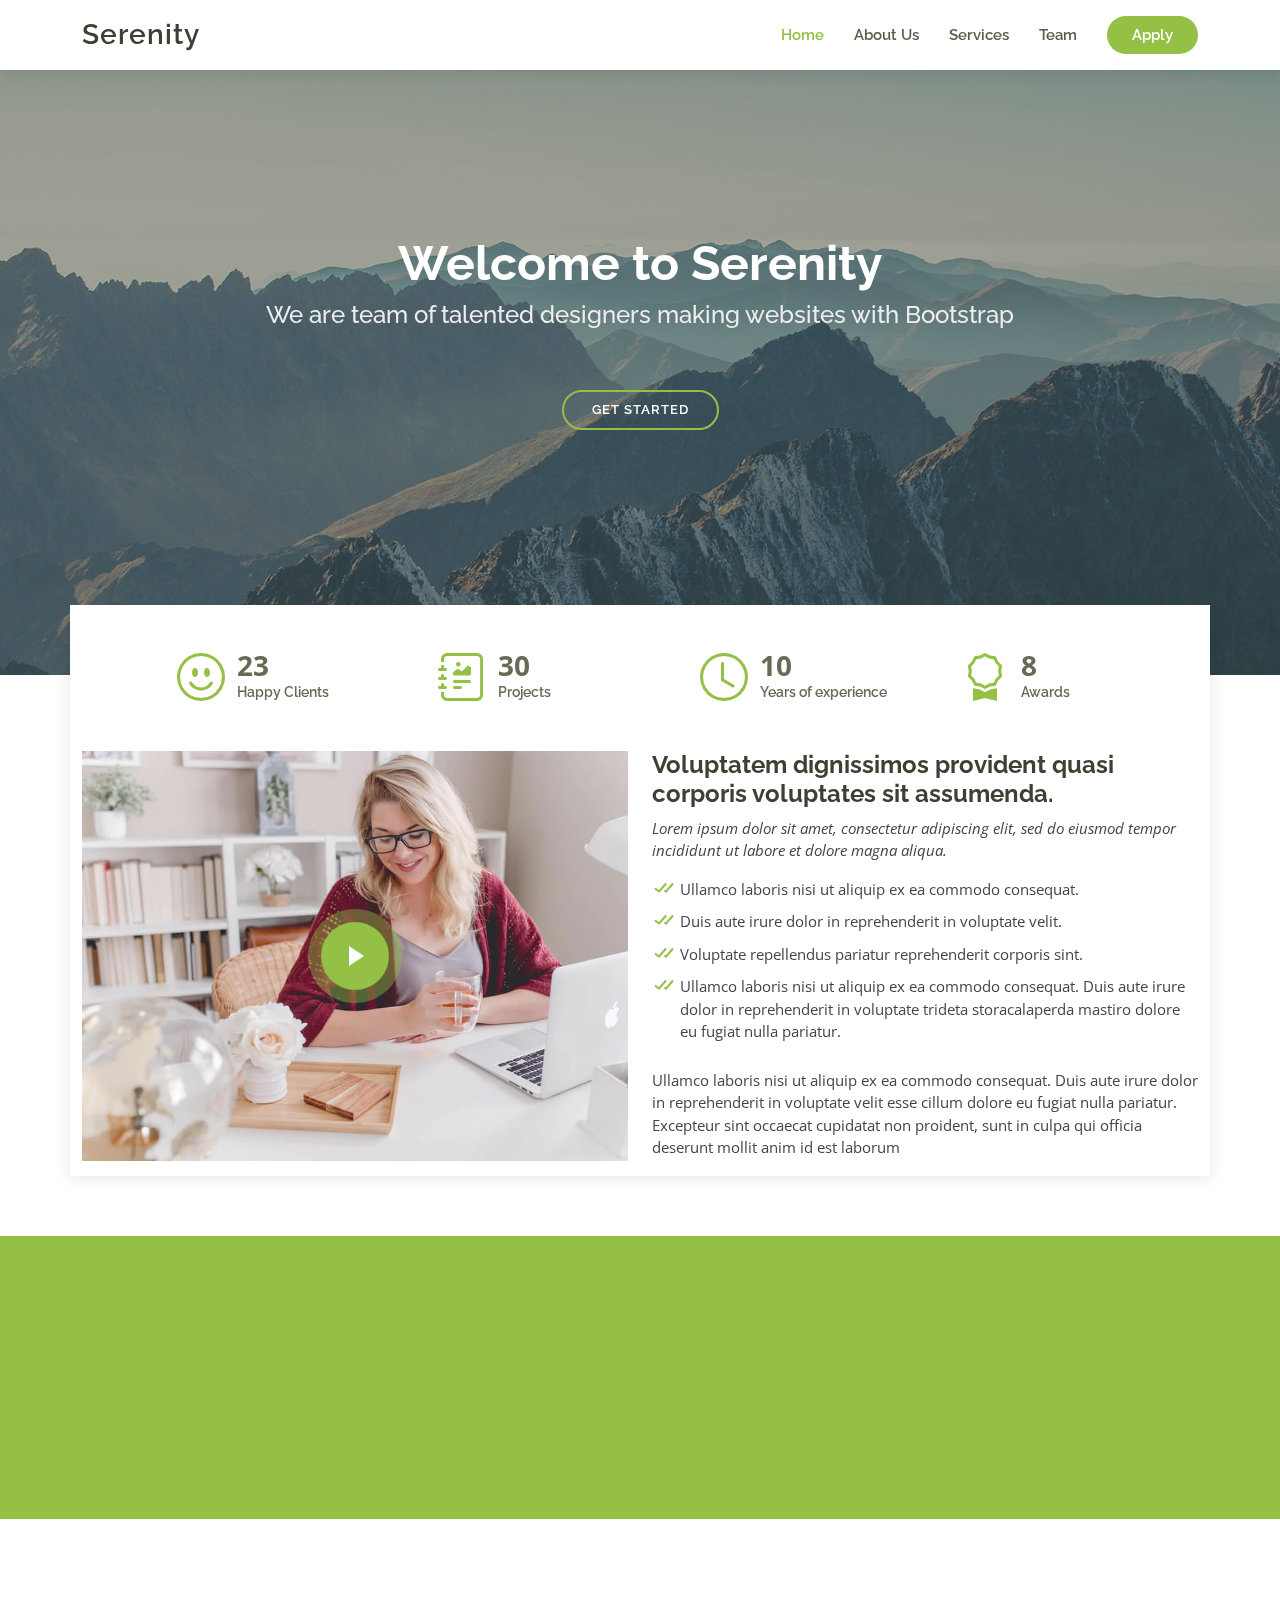
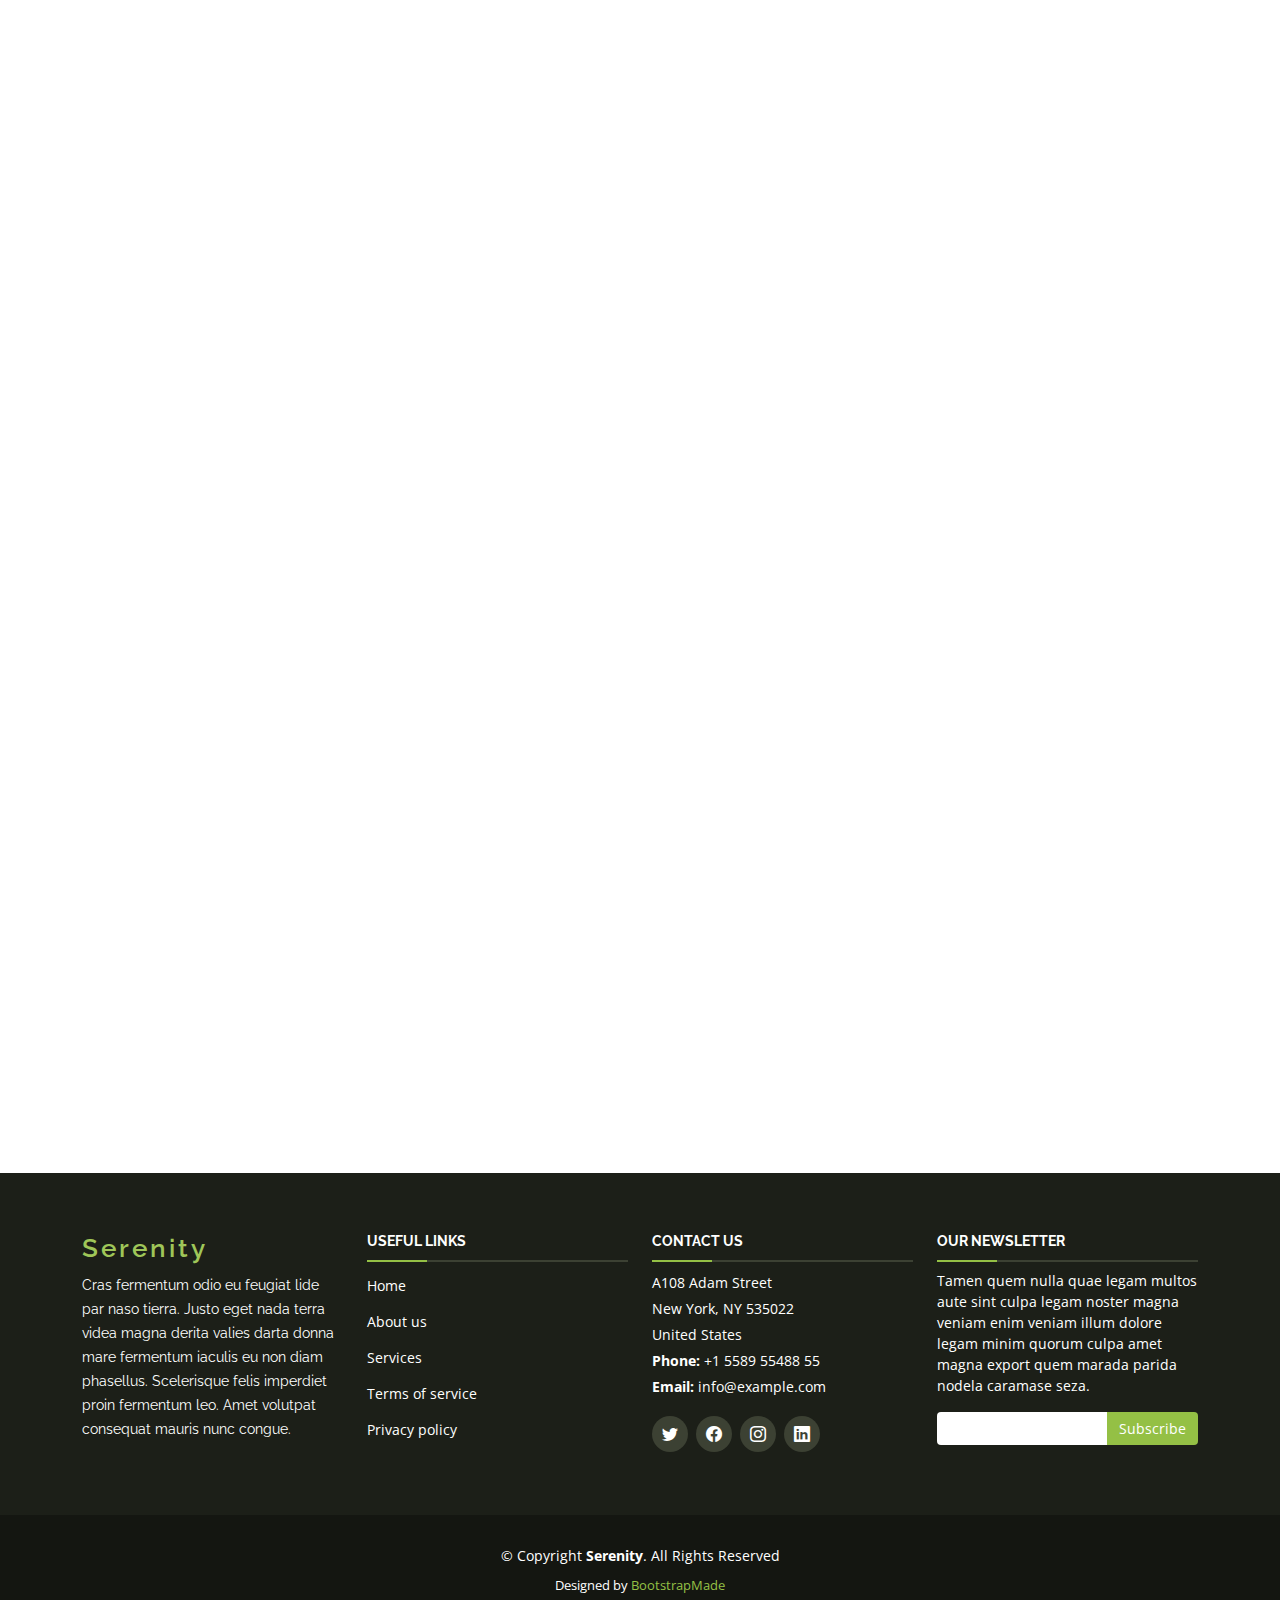
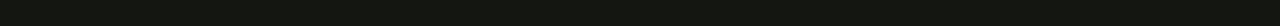
==== index.html @ de53fdca "change name" ====
<!DOCTYPE html>
<html lang="en">

<head>
  <meta charset="utf-8">
  <meta content="width=device-width, initial-scale=1.0" name="viewport">

  <title>Serenity Bootstrap Template - Index</title>
  <meta content="" name="description">
  <meta content="" name="keywords">

  <!-- Favicons -->
  <link href="assets/img/favicon.png" rel="icon">
  <link href="assets/img/apple-touch-icon.png" rel="apple-touch-icon">

  <!-- Google Fonts -->
  <link
    href="https://fonts.googleapis.com/css?family=Open+Sans:300,300i,400,400i,600,600i,700,700i|Raleway:300,300i,400,400i,500,500i,600,600i,700,700i|Poppins:300,300i,400,400i,500,500i,600,600i,700,700i"
    rel="stylesheet">

  <!-- Vendor CSS Files -->
  <link href="assets/vendor/aos/aos.css" rel="stylesheet">
  <link href="assets/vendor/bootstrap/css/bootstrap.min.css" rel="stylesheet">
  <link href="assets/vendor/bootstrap-icons/bootstrap-icons.css" rel="stylesheet">
  <link href="assets/vendor/boxicons/css/boxicons.min.css" rel="stylesheet">
  <link href="assets/vendor/glightbox/css/glightbox.min.css" rel="stylesheet">
  <link href="assets/vendor/swiper/swiper-bundle.min.css" rel="stylesheet">

  <!-- Template Main CSS File -->
  <link href="assets/css/style.css" rel="stylesheet">

  <!-- =======================================================
  * Template Name: Serenity - v4.10.1
  * Template URL: https://bootstrapmade.com/serenity-bootstrap-corporate-template/
  * Author: BootstrapMade.com
  * License: https://bootstrapmade.com/license/
  ======================================================== -->
</head>

<body>

  <!-- ======= Header ======= -->
  <header id="header" class="fixed-top d-flex align-items-center">
    <div class="container d-flex align-items-center justify-content-between">

      <div class="logo">
        <h1 class="text-light"><a href="index.html">Serenity</a></h1>
        <!-- Uncomment below if you prefer to use an image logo -->
        <!-- <a href="index.html"><img src="assets/img/logo.png" alt="" class="img-fluid"></a>-->
      </div>

      <nav id="navbar" class="navbar">
        <ul>
          <li><a class="active" href="index.html">Home</a></li>
          <!-- <li class="dropdown"><a href="#"><span>About</span> <i class="bi bi-chevron-down"></i></a> -->
          <ul>
            <a href="about.html">About Us</a>  
          </ul>
          </li>
          <li><a href="services.html">Services</a></li>
          <li><a href="team.html">Team</a></li>
          <!-- <li><a href="pricing.html">Pricing</a></li> -->
          <!-- <li><a href="portfolio.html">Portfolio</a></li> -->
          <!-- <li><a href="blog.html">Blog</a></li> -->
          <!-- <li><a href="contact.html">Contact</a></li> -->

          <li><a class="getstarted" href="about.html">Apply</a></li>
        </ul>
        <i class="bi bi-list mobile-nav-toggle"></i>
      </nav><!-- .navbar -->

    </div>
  </header><!-- End Header -->

  <!-- ======= Hero Section ======= -->
  <section id="hero">
    <div class="hero-container" data-aos="fade-up">
      <h1>Welcome to Serenity</h1>
      <h2>We are team of talented designers making websites with Bootstrap</h2>
      <a href="#about" class="btn-get-started scrollto">Get Started</a>
    </div>
  </section><!-- End Hero -->

  <main id="main">

    <!-- ======= About Section ======= -->
    <section id="about" class="about">
      <div class="container">

        <div class="row justify-content-end">
          <div class="col-lg-11">
            <div class="row justify-content-end">

              <div class="col-lg-3 col-md-5 col-6 d-md-flex align-items-md-stretch">
                <div class="count-box py-5">
                  <i class="bi bi-emoji-smile"></i>
                  <span data-purecounter-start="0" data-purecounter-end="65" class="purecounter">0</span>
                  <p>Happy Clients</p>
                </div>
              </div>

              <div class="col-lg-3 col-md-5 col-6 d-md-flex align-items-md-stretch">
                <div class="count-box py-5">
                  <i class="bi bi-journal-richtext"></i>
                  <span data-purecounter-start="0" data-purecounter-end="85" class="purecounter">0</span>
                  <p>Projects</p>
                </div>
              </div>

              <div class="col-lg-3 col-md-5 col-6 d-md-flex align-items-md-stretch">
                <div class="count-box pb-5 pt-0 pt-lg-5">
                  <i class="bi bi-clock"></i>
                  <span data-purecounter-start="0" data-purecounter-end="27" class="purecounter">0</span>
                  <p>Years of experience</p>
                </div>
              </div>

              <div class="col-lg-3 col-md-5 col-6 d-md-flex align-items-md-stretch">
                <div class="count-box pb-5 pt-0 pt-lg-5">
                  <i class="bi bi-award"></i>
                  <span data-purecounter-start="0" data-purecounter-end="22" class="purecounter">0</span>
                  <p>Awards</p>
                </div>
              </div>

            </div>
          </div>
        </div>

        <div class="row">

          <div class="col-lg-6 video-box align-self-baseline position-relative">
            <img src="assets/img/about.jpg" class="img-fluid" alt="">
            <a href="https://www.youtube.com/watch?v=jDDaplaOz7Q" class="glightbox play-btn mb-4"></a>
          </div>

          <div class="col-lg-6 pt-3 pt-lg-0 content">
            <h3>Voluptatem dignissimos provident quasi corporis voluptates sit assumenda.</h3>
            <p class="fst-italic">
              Lorem ipsum dolor sit amet, consectetur adipiscing elit, sed do eiusmod tempor incididunt ut labore et
              dolore
              magna aliqua.
            </p>
            <ul>
              <li><i class="bx bx-check-double"></i> Ullamco laboris nisi ut aliquip ex ea commodo consequat.</li>
              <li><i class="bx bx-check-double"></i> Duis aute irure dolor in reprehenderit in voluptate velit.</li>
              <li><i class="bx bx-check-double"></i> Voluptate repellendus pariatur reprehenderit corporis sint.</li>
              <li><i class="bx bx-check-double"></i> Ullamco laboris nisi ut aliquip ex ea commodo consequat. Duis aute
                irure dolor in reprehenderit in voluptate trideta storacalaperda mastiro dolore eu fugiat nulla
                pariatur.</li>
            </ul>
            <p>
              Ullamco laboris nisi ut aliquip ex ea commodo consequat. Duis aute irure dolor in reprehenderit in
              voluptate
              velit esse cillum dolore eu fugiat nulla pariatur. Excepteur sint occaecat cupidatat non proident, sunt in
              culpa qui officia deserunt mollit anim id est laborum
            </p>
          </div>

        </div>

      </div>
    </section><!-- End About Section -->

    <!-- ======= Cta Section ======= -->
    <section id="cta" class="cta">
      <div class="container" data-aos="fade-in">

        <div class="text-center">
          <h3>Call To Action</h3>
          <p> Duis aute irure dolor in reprehenderit in voluptate velit esse cillum dolore eu fugiat nulla pariatur.
            Excepteur sint occaecat cupidatat non proident, sunt in culpa qui officia deserunt mollit anim id est
            laborum.</p>
          <a class="cta-btn" href="#">Call To Action</a>
        </div>

      </div>
    </section>
    <!-- End Cta Section -->

    <br><br>
    <!-- ======= Services Section ======= -->
    <section id="service" class="service service">
      <div class="container" data-aos="fade-up">

        <div class="section-title">
          <h2>Services</h2>
          <p>Magnam dolores commodi suscipit. Necessitatibus eius consequatur ex aliquid fuga eum quidem. Sit sint
            consectetur velit. Quisquam quos quisquam cupiditate. Et nemo qui impedit suscipit alias ea. Quia fugiat sit
            in iste officiis commodi quidem hic quas.</p>
        </div>

        <div class="row">
          <div class="col-lg-4 col-md-6 icon-box" data-aos="zoom-in" data-aos-delay="100">
            <div class="icon"><i class="bi bi-briefcase"></i></div>
            <h4 class="title"><a href="">Lorem Ipsum</a></h4>
            <p class="description">Voluptatum deleniti atque corrupti quos dolores et quas molestias excepturi sint
              occaecati cupiditate non provident</p>
          </div>
          <div class="col-lg-4 col-md-6 icon-box" data-aos="zoom-in" data-aos-delay="200">
            <div class="icon"><i class="bi bi-book"></i></div>
            <h4 class="title"><a href="">Dolor Sitema</a></h4>
            <p class="description">Minim veniam, quis nostrud exercitation ullamco laboris nisi ut aliquip ex ea commodo
              consequat tarad limino ata</p>
          </div>
          <div class="col-lg-4 col-md-6 icon-box" data-aos="zoom-in" data-aos-delay="300">
            <div class="icon"><i class="bi bi-card-checklist"></i></div>
            <h4 class="title"><a href="">Sed ut perspiciatis</a></h4>
            <p class="description">Duis aute irure dolor in reprehenderit in voluptate velit esse cillum dolore eu
              fugiat nulla pariatur</p>
          </div>
          <div class="col-lg-4 col-md-6 icon-box" data-aos="zoom-in" data-aos-delay="100">
            <div class="icon"><i class="bi bi-binoculars"></i></div>
            <h4 class="title"><a href="">Magni Dolores</a></h4>
            <p class="description">Excepteur sint occaecat cupidatat non proident, sunt in culpa qui officia deserunt
              mollit anim id est laborum</p>
          </div>
          <div class="col-lg-4 col-md-6 icon-box" data-aos="zoom-in" data-aos-delay="200">
            <div class="icon"><i class="bi bi-globe"></i></div>
            <h4 class="title"><a href="">Nemo Enim</a></h4>
            <p class="description">At vero eos et accusamus et iusto odio dignissimos ducimus qui blanditiis praesentium
              voluptatum deleniti atque</p>
          </div>
          <div class="col-lg-4 col-md-6 icon-box" data-aos="zoom-in" data-aos-delay="300">
            <div class="icon"><i class="bi bi-clock"></i></div>
            <h4 class="title"><a href="">Eiusmod Tempor</a></h4>
            <p class="description">Et harum quidem rerum facilis est et expedita distinctio. Nam libero tempore, cum
              soluta nobis est eligendi</p>
          </div>
        </div>

      </div>
    </section>

    <!-- End Services Section -->
    <!-- ======= Gallery Section ======= -->
    <section id="gallery" class="gallery">
      <div class="container" data-aos="fade-up">

        <div class="section-title">
          <h2>Gallery</h2>
          <p>Magnam dolores commodi suscipit. Necessitatibus eius consequatur ex aliquid fuga eum quidem. Sit sint
            consectetur velit. Quisquam quos quisquam cupiditate. Et nemo qui impedit suscipit alias ea. Quia fugiat sit
            in iste officiis commodi quidem hic quas.</p>
        </div>

        <div class="gallery-slider swiper">
          <div class="swiper-wrapper align-items-center">
            <div class="swiper-slide"><a class="gallery-lightbox" href="assets/img/gallery/gallery-1.jpg"><img
                  src="assets/img/gallery/gallery-1.jpg" class="img-fluid" alt=""></a></div>
            <div class="swiper-slide"><a class="gallery-lightbox" href="assets/img/gallery/gallery-2.jpg"><img
                  src="assets/img/gallery/gallery-2.jpg" class="img-fluid" alt=""></a></div>
            <div class="swiper-slide"><a class="gallery-lightbox" href="assets/img/gallery/gallery-3.jpg"><img
                  src="assets/img/gallery/gallery-3.jpg" class="img-fluid" alt=""></a></div>
            <div class="swiper-slide"><a class="gallery-lightbox" href="assets/img/gallery/gallery-4.jpg"><img
                  src="assets/img/gallery/gallery-4.jpg" class="img-fluid" alt=""></a></div>
            <div class="swiper-slide"><a class="gallery-lightbox" href="assets/img/gallery/gallery-5.jpg"><img
                  src="assets/img/gallery/gallery-5.jpg" class="img-fluid" alt=""></a></div>
            <div class="swiper-slide"><a class="gallery-lightbox" href="assets/img/gallery/gallery-6.jpg"><img
                  src="assets/img/gallery/gallery-6.jpg" class="img-fluid" alt=""></a></div>
            <div class="swiper-slide"><a class="gallery-lightbox" href="assets/img/gallery/gallery-7.jpg"><img
                  src="assets/img/gallery/gallery-7.jpg" class="img-fluid" alt=""></a></div>
            <div class="swiper-slide"><a class="gallery-lightbox" href="assets/img/gallery/gallery-8.jpg"><img
                  src="assets/img/gallery/gallery-8.jpg" class="img-fluid" alt=""></a></div>
          </div>
          <div class="swiper-pagination"></div>
        </div>

      </div>
    </section>
    <!-- End Gallery Section -->


  </main><!-- End #main -->

  <!-- ======= Footer ======= -->
  <footer id="footer">
    <div class="footer-top">
      <div class="container">
        <div class="row">

          <div class="col-lg-3 col-md-6 footer-info">
            <h3>Serenity</h3>
            <p>Cras fermentum odio eu feugiat lide par naso tierra. Justo eget nada terra videa magna derita valies
              darta donna mare fermentum iaculis eu non diam phasellus. Scelerisque felis imperdiet proin fermentum leo.
              Amet volutpat consequat mauris nunc congue.</p>
          </div>

          <div class="col-lg-3 col-md-6 footer-links">
            <h4>Useful Links</h4>
            <ul>
              <li><a href="#">Home</a></li>
              <li><a href="#">About us</a></li>
              <li><a href="#">Services</a></li>
              <li><a href="#">Terms of service</a></li>
              <li><a href="#">Privacy policy</a></li>
            </ul>
          </div>

          <div class="col-lg-3 col-md-6 footer-contact">
            <h4>Contact Us</h4>
            <p>
              A108 Adam Street <br>
              New York, NY 535022<br>
              United States <br>
              <strong>Phone:</strong> +1 5589 55488 55<br>
              <strong>Email:</strong> info@example.com<br>
            </p>

            <div class="social-links">
              <a href="#" class="twitter"><i class="bi bi-twitter"></i></a>
              <a href="#" class="facebook"><i class="bi bi-facebook"></i></a>
              <a href="#" class="instagram"><i class="bi bi-instagram"></i></a>
              <a href="#" class="linkedin"><i class="bi bi-linkedin"></i></a>
            </div>

          </div>

          <div class="col-lg-3 col-md-6 footer-newsletter">
            <h4>Our Newsletter</h4>
            <p>Tamen quem nulla quae legam multos aute sint culpa legam noster magna veniam enim veniam illum dolore
              legam minim quorum culpa amet magna export quem marada parida nodela caramase seza.</p>
            <form action="" method="post">
              <input type="email" name="email"><input type="submit" value="Subscribe">
            </form>
          </div>

        </div>
      </div>
    </div>

    <div class="container">
      <div class="copyright">
        &copy; Copyright <strong><span>Serenity</span></strong>. All Rights Reserved
      </div>
      <div class="credits">
        <!-- All the links in the footer should remain intact. -->
        <!-- You can delete the links only if you purchased the pro version. -->
        <!-- Licensing information: https://bootstrapmade.com/license/ -->
        <!-- Purchase the pro version with working PHP/AJAX contact form: https://bootstrapmade.com/serenity-bootstrap-corporate-template/ -->
        Designed by <a href="https://bootstrapmade.com/">BootstrapMade</a>
      </div>
    </div>
  </footer><!-- End Footer -->

  <a href="#" class="back-to-top d-flex align-items-center justify-content-center"><i
      class="bi bi-arrow-up-short"></i></a>

  <!-- Vendor JS Files -->
  <script src="assets/vendor/purecounter/purecounter_vanilla.js"></script>
  <script src="assets/vendor/aos/aos.js"></script>
  <script src="assets/vendor/bootstrap/js/bootstrap.bundle.min.js"></script>
  <script src="assets/vendor/glightbox/js/glightbox.min.js"></script>
  <script src="assets/vendor/isotope-layout/isotope.pkgd.min.js"></script>
  <script src="assets/vendor/swiper/swiper-bundle.min.js"></script>
  <script src="assets/vendor/waypoints/noframework.waypoints.js"></script>
  <script src="assets/vendor/php-email-form/validate.js"></script>

  <!-- Template Main JS File -->
  <script src="assets/js/main.js"></script>

</body>

</html>
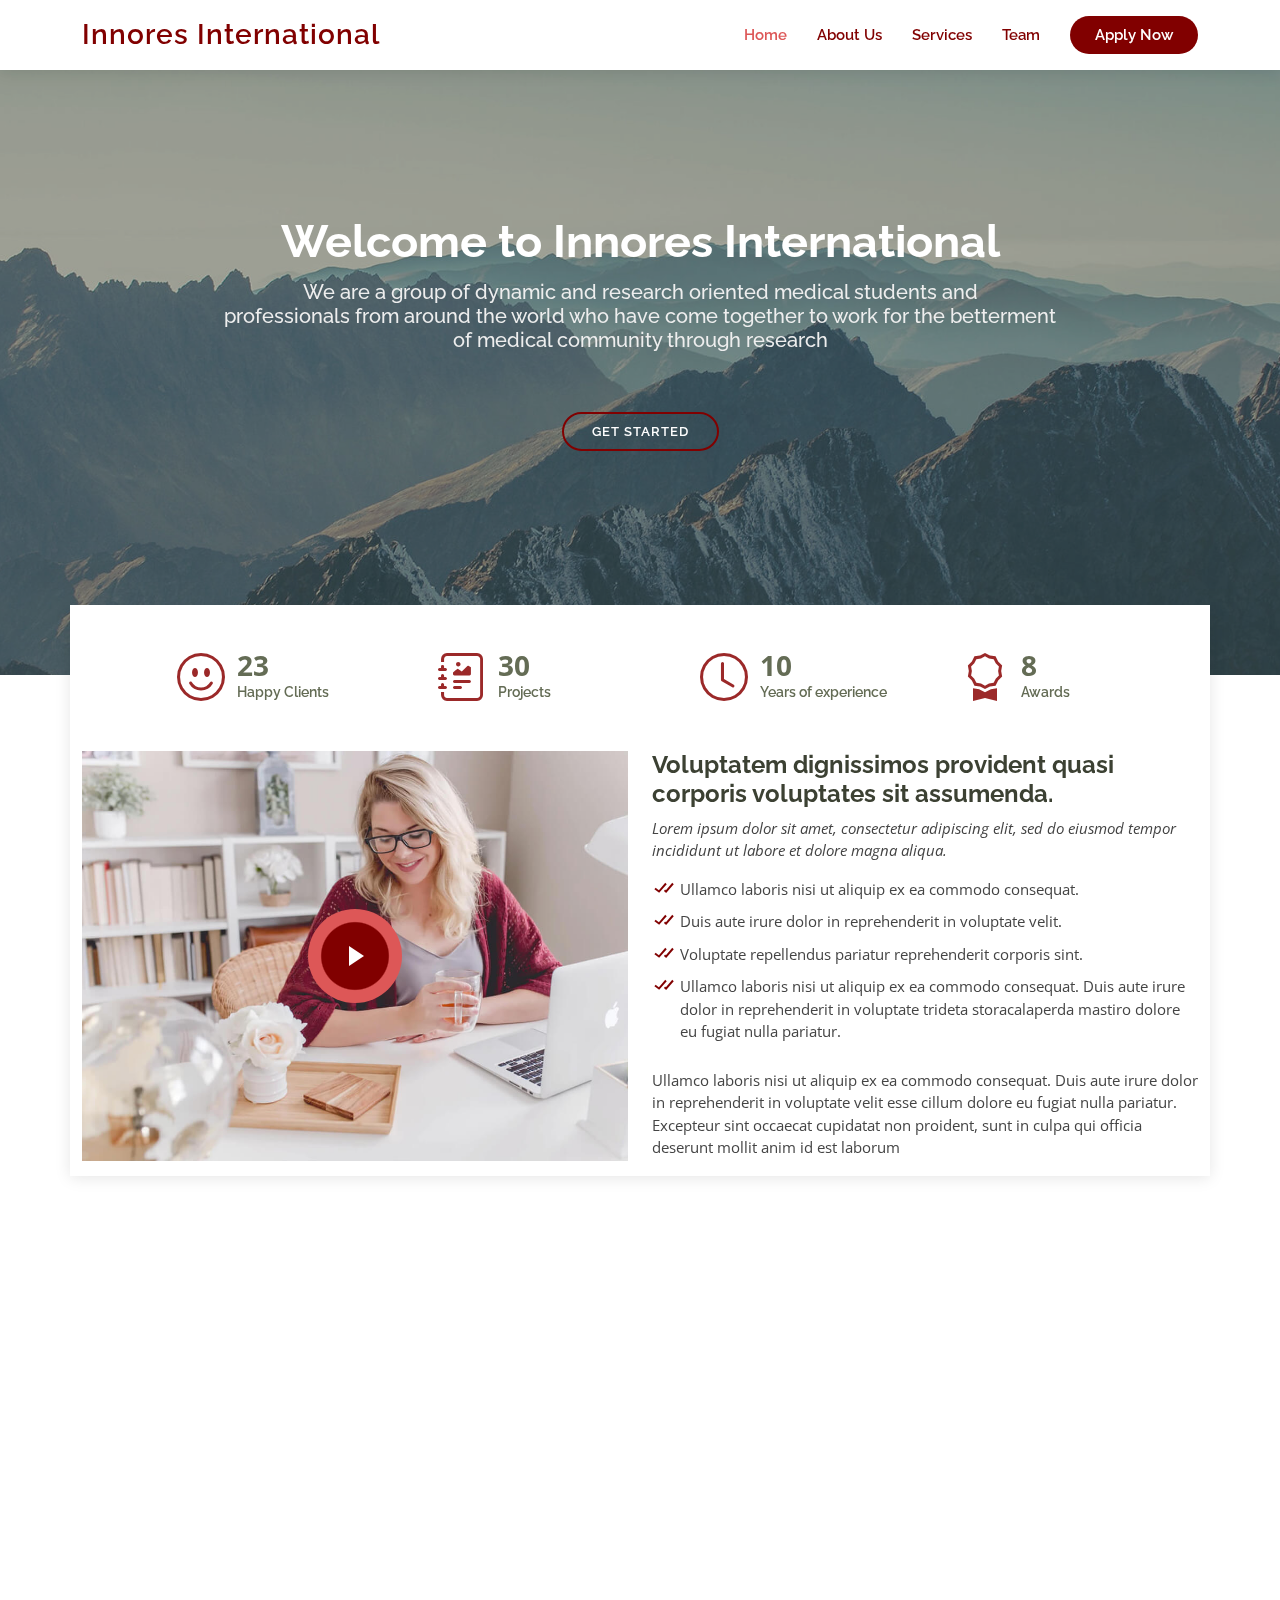
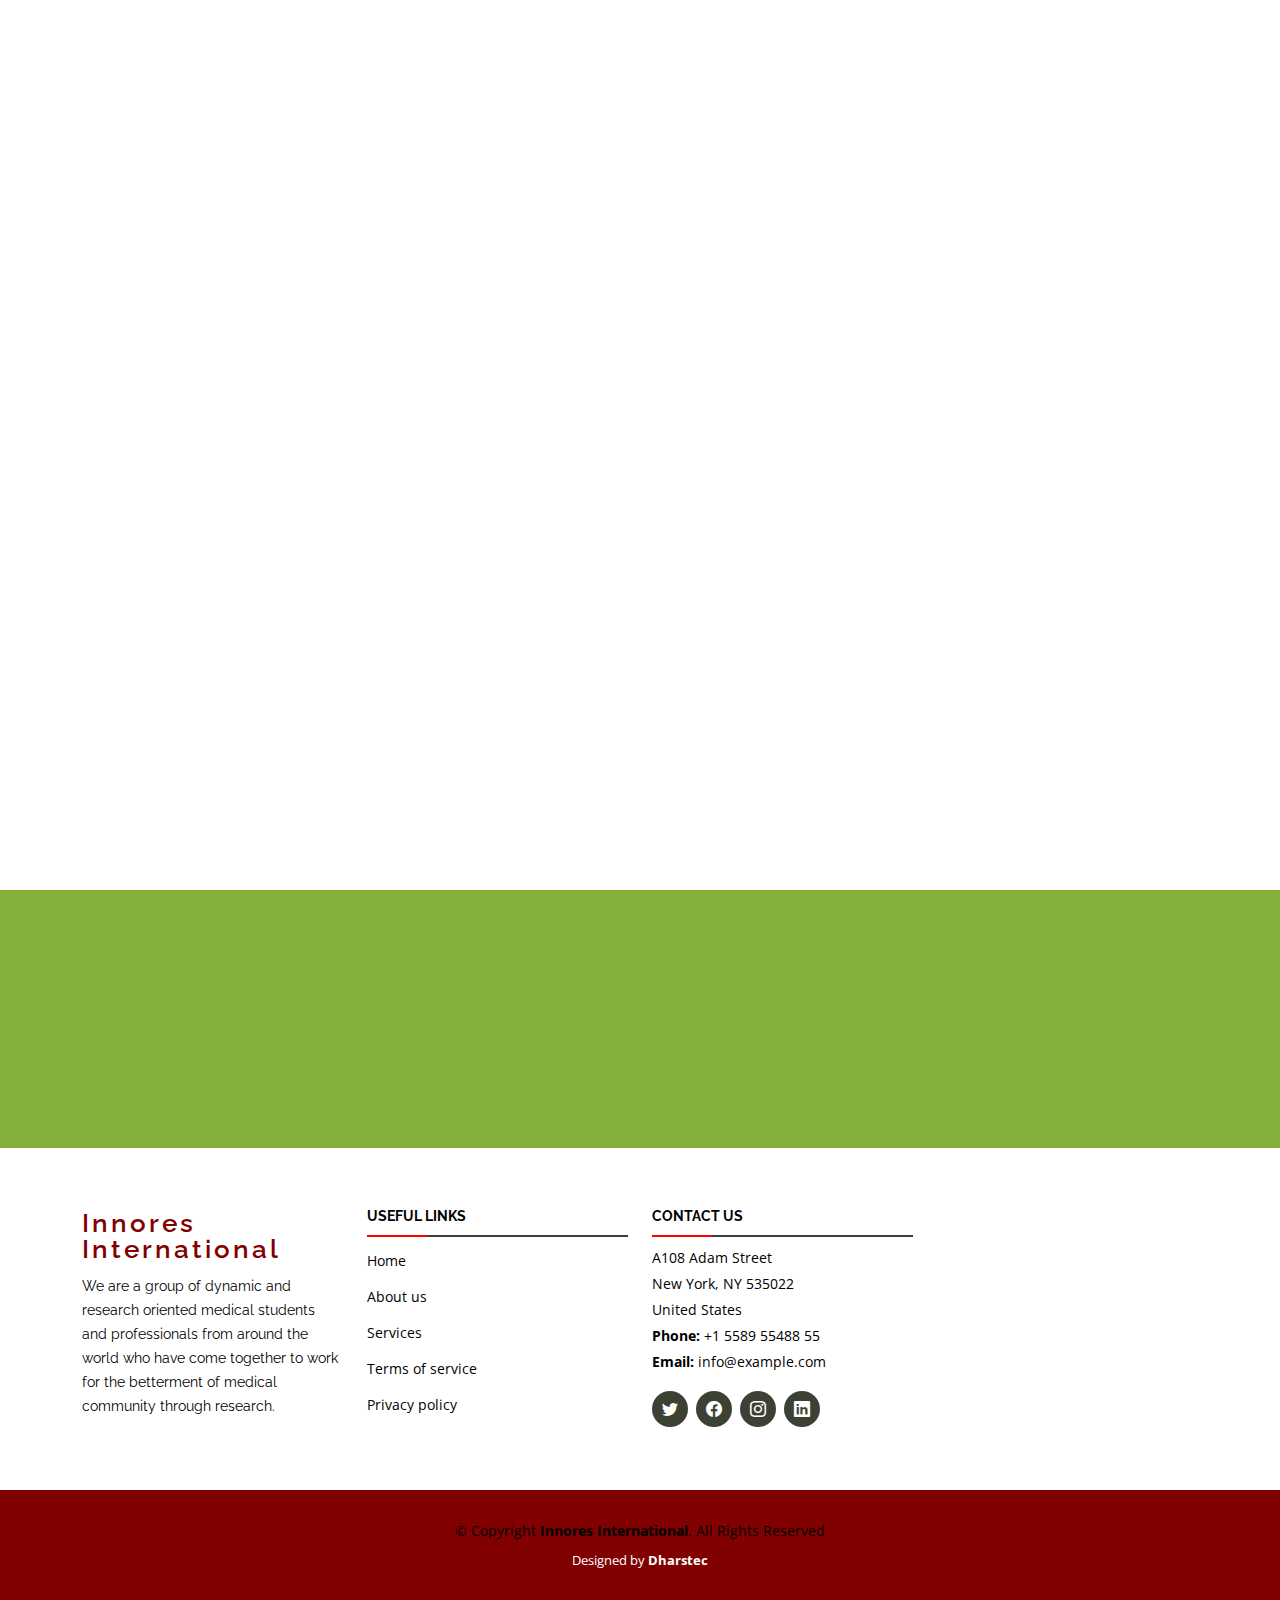
==== commit 9ed49f1f: "colour change" ====
--- a/index.html
+++ b/index.html
@@ -5,7 +5,7 @@
   <meta charset="utf-8">
   <meta content="width=device-width, initial-scale=1.0" name="viewport">
 
-  <title>Serenity Bootstrap Template - Index</title>
+  <title>Innores International</title>
   <meta content="" name="description">
   <meta content="" name="keywords">
 
@@ -44,7 +44,7 @@
     <div class="container d-flex align-items-center justify-content-between">
 
       <div class="logo">
-        <h1 class="text-light"><a href="index.html">Serenity</a></h1>
+        <h1 class="text-light"><a href="index.html">Innores International</a></h1>
         <!-- Uncomment below if you prefer to use an image logo -->
         <!-- <a href="index.html"><img src="assets/img/logo.png" alt="" class="img-fluid"></a>-->
       </div>
@@ -54,7 +54,7 @@
           <li><a class="active" href="index.html">Home</a></li>
           <!-- <li class="dropdown"><a href="#"><span>About</span> <i class="bi bi-chevron-down"></i></a> -->
           <ul>
-            <a href="about.html">About Us</a>  
+            <a href="about.html">About Us</a>
           </ul>
           </li>
           <li><a href="services.html">Services</a></li>
@@ -64,7 +64,7 @@
           <!-- <li><a href="blog.html">Blog</a></li> -->
           <!-- <li><a href="contact.html">Contact</a></li> -->
 
-          <li><a class="getstarted" href="about.html">Apply</a></li>
+          <li><a class="getstarted" href="about.html">Apply Now</a></li>
         </ul>
         <i class="bi bi-list mobile-nav-toggle"></i>
       </nav><!-- .navbar -->
@@ -75,8 +75,14 @@
   <!-- ======= Hero Section ======= -->
   <section id="hero">
     <div class="hero-container" data-aos="fade-up">
-      <h1>Welcome to Serenity</h1>
-      <h2>We are team of talented designers making websites with Bootstrap</h2>
+      <h1>Welcome to Innores International</h1>
+      <h2>
+        We are a group of dynamic and research oriented medical students and <br> 
+        professionals from around the world who
+        have come together to work for the betterment<br>  
+        of medical community through research
+
+      </h2>
       <a href="#about" class="btn-get-started scrollto">Get Started</a>
     </div>
   </section><!-- End Hero -->
@@ -131,7 +137,7 @@
 
           <div class="col-lg-6 video-box align-self-baseline position-relative">
             <img src="assets/img/about.jpg" class="img-fluid" alt="">
-            <a href="https://www.youtube.com/watch?v=jDDaplaOz7Q" class="glightbox play-btn mb-4"></a>
+            <a href="https://www.youtube.com/watch?v=ef1TEV1_qs4" class="glightbox play-btn mb-4"></a>
           </div>
 
           <div class="col-lg-6 pt-3 pt-lg-0 content">
@@ -162,21 +168,7 @@
       </div>
     </section><!-- End About Section -->
 
-    <!-- ======= Cta Section ======= -->
-    <section id="cta" class="cta">
-      <div class="container" data-aos="fade-in">
-
-        <div class="text-center">
-          <h3>Call To Action</h3>
-          <p> Duis aute irure dolor in reprehenderit in voluptate velit esse cillum dolore eu fugiat nulla pariatur.
-            Excepteur sint occaecat cupidatat non proident, sunt in culpa qui officia deserunt mollit anim id est
-            laborum.</p>
-          <a class="cta-btn" href="#">Call To Action</a>
-        </div>
-
-      </div>
-    </section>
-    <!-- End Cta Section -->
+   
 
     <br><br>
     <!-- ======= Services Section ======= -->
@@ -270,7 +262,21 @@
     </section>
     <!-- End Gallery Section -->
 
-
+ <!-- ======= Cta Section ======= -->
+ <section id="cta" class="cta">
+  <div class="container" data-aos="fade-in">
+
+    <div class="text-center">
+      <h3>Call To Action</h3>
+      <p> Duis aute irure dolor in reprehenderit in voluptate velit esse cillum dolore eu fugiat nulla pariatur.
+        Excepteur sint occaecat cupidatat non proident, sunt in culpa qui officia deserunt mollit anim id est
+        laborum.</p>
+      <a class="cta-btn" href="#">Call To Action</a>
+    </div>
+
+  </div>
+</section>
+<!-- End Cta Section -->
   </main><!-- End #main -->
 
   <!-- ======= Footer ======= -->
@@ -280,10 +286,9 @@
         <div class="row">
 
           <div class="col-lg-3 col-md-6 footer-info">
-            <h3>Serenity</h3>
-            <p>Cras fermentum odio eu feugiat lide par naso tierra. Justo eget nada terra videa magna derita valies
-              darta donna mare fermentum iaculis eu non diam phasellus. Scelerisque felis imperdiet proin fermentum leo.
-              Amet volutpat consequat mauris nunc congue.</p>
+            <h3>Innores International</h3>
+            <p>We are a group of dynamic and research oriented medical students and professionals from around the world
+              who have come together to work for the betterment of medical community through research.</p>
           </div>
 
           <div class="col-lg-3 col-md-6 footer-links">
@@ -308,22 +313,22 @@
             </p>
 
             <div class="social-links">
-              <a href="#" class="twitter"><i class="bi bi-twitter"></i></a>
-              <a href="#" class="facebook"><i class="bi bi-facebook"></i></a>
-              <a href="#" class="instagram"><i class="bi bi-instagram"></i></a>
-              <a href="#" class="linkedin"><i class="bi bi-linkedin"></i></a>
+              <a href="https://twitter.com" class="twitter" target="_blank"><i class="bi bi-twitter"></i></a>
+              <a href="https://www.facebook.com" class="facebook" target="_blank"><i class="bi bi-facebook"></i></a>
+              <a href="https://www.instagram.com" class="instagram" target="_blank"><i class="bi bi-instagram"></i></a>
+              <a href="https://www.linkedin.com" class="linkedin" target="_blank"><i class="bi bi-linkedin"></i></a>
             </div>
 
           </div>
 
-          <div class="col-lg-3 col-md-6 footer-newsletter">
+          <!-- <div class="col-lg-3 col-md-6 footer-newsletter">
             <h4>Our Newsletter</h4>
             <p>Tamen quem nulla quae legam multos aute sint culpa legam noster magna veniam enim veniam illum dolore
               legam minim quorum culpa amet magna export quem marada parida nodela caramase seza.</p>
             <form action="" method="post">
               <input type="email" name="email"><input type="submit" value="Subscribe">
             </form>
-          </div>
+          </div> -->
 
         </div>
       </div>
@@ -331,17 +336,18 @@
 
     <div class="container">
       <div class="copyright">
-        &copy; Copyright <strong><span>Serenity</span></strong>. All Rights Reserved
+        &copy; Copyright <strong><span>Innores International</span></strong>. All Rights Reserved
       </div>
       <div class="credits">
         <!-- All the links in the footer should remain intact. -->
         <!-- You can delete the links only if you purchased the pro version. -->
         <!-- Licensing information: https://bootstrapmade.com/license/ -->
         <!-- Purchase the pro version with working PHP/AJAX contact form: https://bootstrapmade.com/serenity-bootstrap-corporate-template/ -->
-        Designed by <a href="https://bootstrapmade.com/">BootstrapMade</a>
-      </div>
-    </div>
-  </footer><!-- End Footer -->
+        Designed by <a href="http://dharstec.com/" ><strong><span>Dharstec</span></strong></a>
+      </div>
+    </div>
+  </footer>
+  <!-- End Footer -->
 
   <a href="#" class="back-to-top d-flex align-items-center justify-content-center"><i
       class="bi bi-arrow-up-short"></i></a>
--- a/assets/css/style.css
+++ b/assets/css/style.css
@@ -14,12 +14,14 @@
 }
 
 a {
-  color: #94c045;
+  /* color: #94c045; */
+  color: white;
   text-decoration: none;
 }
 
 a:hover {
-  color: #aacd6b;
+  /* color: #aacd6b; */
+color: #dd5757;
   text-decoration: none;
 }
 
@@ -48,7 +50,8 @@
   right: 15px;
   bottom: 15px;
   z-index: 996;
-  background: #94c045;
+  /* background: #94c045; */
+  background: #810000;
   width: 40px;
   height: 40px;
   border-radius: 4px;
@@ -62,7 +65,8 @@
 }
 
 .back-to-top:hover {
-  background: #a6ca63;
+  /* background: #a6ca63; */
+  background: #9b2929;
   color: #fff;
 }
 
@@ -101,7 +105,8 @@
 
 #header .logo h1 a,
 #header .logo h1 a:hover {
-  color: #3c4133;
+  /* color: #3c4133; */
+  color: #810000;
   text-decoration: none;
 }
 
@@ -142,7 +147,8 @@
   font-family: "Raleway", sans-serif;
   font-size: 15px;
   font-weight: 600;
-  color: #565e49;
+  /* color: #565e49; */
+   color: #810000;
   white-space: nowrap;
   transition: 0.3s;
 }
@@ -158,12 +164,15 @@
 .navbar .active,
 .navbar .active:focus,
 .navbar li:hover>a {
-  color: #94c045;
+  /* color: #94c045; */
+ 
+  color: #dd5757; 
 }
 
 .navbar .getstarted,
 .navbar .getstarted:focus {
-  background: #94c045;
+  /* background: #94c045; */
+  background: #810000;
   padding: 8px 25px;
   margin-left: 30px;
   border-radius: 50px;
@@ -173,7 +182,7 @@
 .navbar .getstarted:hover,
 .navbar .getstarted:focus:hover {
   color: #fff;
-  background: #9fc658;
+  background: #9b2929;
 }
 
 .navbar .dropdown ul {
@@ -387,7 +396,8 @@
 
 #hero h1 {
   margin: 0 0 10px 0;
-  font-size: 48px;
+  /* font-size: 48px; */
+  font-size: 45px;
   font-weight: 700;
   line-height: 56px;
   color: #fff;
@@ -396,7 +406,7 @@
 #hero h2 {
   color: #eee;
   margin-bottom: 50px;
-  font-size: 24px;
+  font-size: 20px;
 }
 
 #hero .btn-get-started {
@@ -409,13 +419,15 @@
   border-radius: 50px;
   transition: 0.5s;
   margin: 10px;
-  border: 2px solid #94c045;
+  /* border: 2px solid #94c045; */
+  border: 2px solid #810000;
   text-transform: uppercase;
   color: #fff;
 }
 
 #hero .btn-get-started:hover {
-  background: #94c045;
+  /* background: #94c045; */
+  background: #810000;
 }
 
 @media (min-width: 1024px) {
@@ -474,7 +486,8 @@
   margin-bottom: 20px;
   padding-bottom: 0;
   font-family: "Poppins", sans-serif;
-  color: #646c55;
+  /* color: #646c55; */
+  color: #810000;
   /* position: relative; */
 }
 
@@ -491,19 +504,28 @@
 
 .breadcrumbs .breadcrumb-hero {
   text-align: center;
-  background: #94c045;
+  /* background: #94c045; */
   padding: 20px 0;
-  color: #fff;
+  /* color: #fff; */
 }
 
 .breadcrumbs .breadcrumb-hero h2 {
+  /* font-size: 32px;
+  font-weight: 500; */
   font-size: 32px;
-  font-weight: 500;
+  font-weight: 600;
+  margin-bottom: 20px;
+  padding-bottom: 0;
+  font-family: "Poppins", sans-serif;
+  /* color: #646c55; */
+  color: #810000;
 }
 
 .breadcrumbs .breadcrumb-hero p {
-  font-size: 14px;
+  /* font-size: 14px;
+  margin-bottom: 0; */
   margin-bottom: 0;
+
 }
 
 .breadcrumbs ol {
@@ -541,7 +563,8 @@
 .about .count-box i {
   display: block;
   font-size: 48px;
-  color: #94c045;
+  /* color: #94c045; */
+  color: #9b2929;
   float: left;
   line-height: 0;
 }
@@ -601,7 +624,8 @@
 
 .about .content ul i {
   font-size: 24px;
-  color: #94c045;
+  /* color: #94c045; */
+  color: #810000;
   position: absolute;
   left: 0;
   top: -2px;
@@ -614,7 +638,8 @@
 .about .play-btn {
   width: 94px;
   height: 94px;
-  background: radial-gradient(#94c045 50%, rgba(148, 192, 69, 0.4) 52%);
+  background: radial-gradient(#810000 50%, rgba(221,87,87) 52%);
+  /* rgba(148, 192, 69, 0.4) 52%); */
   border-radius: 50%;
   display: block;
   position: absolute;
@@ -655,14 +680,18 @@
   animation-timing-function: steps;
   opacity: 1;
   border-radius: 50%;
-  border: 5px solid rgba(148, 192, 69, 0.7);
+  border:5px solid rgba(129,0,0,255);
+  /* border: 5px solid rgba(129,0,0, 0.7); */
   top: -15%;
   left: -15%;
   background: rgba(198, 16, 0, 0);
 }
 
 .about .play-btn:hover::after {
-  border-left: 15px solid #94c045;
+  /* border-left: 15px solid #94c045; */
+  /* border-left: 15px solid #810000; */
+  border-left: 15px solid red;
+
   transform: scale(20);
 }
 
@@ -713,6 +742,7 @@
 --------------------------------------------------------------*/
 .cta {
   background: #86b03c;
+  /* background: #810000; */
   padding: 50px 0;
 }
 
@@ -979,11 +1009,13 @@
   height: 12px;
   background-color: #fff;
   opacity: 1;
-  border: 1px solid #94c045;
+  border: 1px solid #810000
+  /* #94c045; */
 }
 
 .testimonials .swiper-pagination .swiper-pagination-bullet-active {
-  background-color: #94c045;
+  /* background-color: #94c045; */
+background-color: #810000;
 }
 
 @media (min-width: 992px) {
@@ -1018,11 +1050,13 @@
   height: 12px;
   background-color: #fff;
   opacity: 1;
-  border: 1px solid #94c045;
+  border: 1px solid #810000
+  /* #94c045; */
 }
 
 .clients .swiper-pagination .swiper-pagination-bullet-active {
-  background-color: #94c045;
+  background-color: #810000
+  /* #94c045; */
 }
 
 /*--------------------------------------------------------------
@@ -2156,14 +2190,18 @@
 # Footer
 --------------------------------------------------------------*/
 #footer {
-  background: #141611;
+  /* background: #141611; */
+  background: #810000;
   padding: 0 0 30px 0;
-  color: #fff;
+  /* color: #fff; */
+  color: black;
   font-size: 14px;
 }
 
 #footer .footer-top {
-  background: #1c1f18;
+  background: #fff;
+  /* background: #1c1f18; */
+  /* background: #b2bec05d; */
   padding: 60px 0 30px 0;
 }
 
@@ -2178,7 +2216,8 @@
   line-height: 1;
   font-weight: 600;
   letter-spacing: 3px;
-  color: #9fc658;
+  /* color: #9fc658; */
+  color: #810000;
 }
 
 #footer .footer-top .footer-info p {
@@ -2186,7 +2225,7 @@
   line-height: 24px;
   margin-bottom: 0;
   font-family: "Raleway", sans-serif;
-  color: #fff;
+  color: black
 }
 
 #footer .footer-top .social-links a {
@@ -2211,7 +2250,8 @@
 }
 
 #footer .footer-top .social-links a:hover {
-  background: #94c045;
+  /* background: #94c045; */
+  background: #810000;
   color: #fff;
   text-decoration: none;
 }
@@ -2219,7 +2259,8 @@
 #footer .footer-top h4 {
   font-size: 14px;
   font-weight: bold;
-  color: #fff;
+  /* color: #fff; */
+  color: black;
   text-transform: uppercase;
   position: relative;
   padding-bottom: 12px;
@@ -2240,7 +2281,9 @@
 }
 
 #footer .footer-top h4::after {
-  background: #94c045;
+  /* background: #94c045; */
+  /* background: #810000; */
+  background: red;
   width: 60px;
 }
 
@@ -2259,12 +2302,14 @@
 }
 
 #footer .footer-top .footer-links ul a {
-  color: #fff;
+  /* color: #fff; */
+  color: black;
   transition: 0.3s;
 }
 
 #footer .footer-top .footer-links ul a:hover {
-  color: #94c045;
+  /* color: #94c045; */
+  color: #810000;
 }
 
 #footer .footer-top .footer-contact {
@@ -2321,7 +2366,8 @@
 .departments .nav-link {
   border: 0;
   padding: 20px;
-  color: #555555;
+  /* color: #555555; */
+  color: #810000;
   border-radius: 0;
   border-left: 5px solid #fff;
   cursor: pointer;
@@ -2339,16 +2385,19 @@
 }
 
 .departments .nav-link:hover h4 {
-  color: #3fbbc0;
+  /* color: #3fbbc0; */
+  color: #dd5757;
 }
 
 .departments .nav-link.active {
-  background: #f7fcfc;
-  border-color: #3fbbc0;
+  background: #ddcccb17;
+  border-color: #810000;
+  /* border-color: #3fbbc0; */
 }
 
 .departments .nav-link.active h4 {
-  color: #3fbbc0;
+  /* color: #3fbbc0; */
+  color: #810000;
 }
 
 .departments .tab-pane.active {
@@ -2374,7 +2423,8 @@
   font-size: 26px;
   font-weight: 600;
   margin-bottom: 20px;
-  color: #3fbbc0;
+  /* color: #3fbbc0; */
+  color: #810000;
 }
 
 .departments .tab-pane p {
@@ -2409,19 +2459,19 @@
 
 
 /* ------------------- call to action--------- */
-.cta {
+.cta1 {
   background: #94c045;
   color: #fff;
   background-size: cover;
   padding: 60px 0;
 }
 
-.cta h3 {
+.cta1 h3 {
   font-size: 28px;
   font-weight: 700;
 }
 
-.cta .cta-btn {
+.cta1 .cta-btn {
   font-family: "Roboto", sans-serif;
   font-weight: 500;
   font-size: 16px;
@@ -2435,7 +2485,7 @@
   color: #fff;
 }
 
-.cta .cta-btn:hover {
+.cta1 .cta-btn:hover {
   background: #fff;
   color: #3fbbc0;
 }
@@ -2541,11 +2591,13 @@
   height: 12px;
   background-color: #fff;
   opacity: 1;
-  border: 1px solid #3fbbc0;
+  border: 1px solid #810000
+  /* #3fbbc0; */
 }
 
 .gallery .swiper-pagination .swiper-pagination-bullet-active {
-  background-color: #3fbbc0;
+  background-color: #810000 
+  /* #3fbbc0; */
 }
 
 .gallery .swiper-slide-active {
@@ -2558,7 +2610,8 @@
   }
 
   .gallery .swiper-slide-active {
-    border: 6px solid #3fbbc0;
+    border: 6px solid #c75b5b;
+    /* #3fbbc0; */
     padding: 4px;
     background: #fff;
     z-index: 1;
@@ -2587,7 +2640,8 @@
   background: #fff;
   border-radius: 50%;
   transition: 0.5s;
-  color: #3fbbc0;
+  /* color: #3fbbc0; */
+  color: #810000;
   overflow: hidden;
   box-shadow: 0px 0 25px rgba(0, 0, 0, 0.15);
 }
@@ -2624,7 +2678,8 @@
   display: block;
   width: 50px;
   height: 2px;
-  background: #3fbbc0;
+  /* background: #3fbbc0; */
+  background: #810000;
   bottom: 0;
   left: calc(50% - 25px);
 }
@@ -2635,8 +2690,90 @@
 }
 
 
-
-
-
-
-
+/*--------------------------------------------------------------
+# Testimonial
+--------------------------------------------------------------*/
+.testimonial .testimonials-carousel,
+.testimonial .testimonials-slider {
+  overflow: hidden;
+}
+
+.testimonial .testimonial-item {
+  box-sizing: content-box;
+  min-height: 320px;
+}
+
+.testimonial .testimonial-item .testimonial-img {
+  width: 90px;
+  border-radius: 50%;
+  margin: -40px 0 0 40px;
+  position: relative;
+  z-index: 2;
+  border: 6px solid #fff;
+}
+
+.testimonial .testimonial-item h3 {
+  font-size: 18px;
+  font-weight: bold;
+  margin: 10px 0 5px 45px;
+  color: #111;
+}
+
+.testimonial .testimonial-item h4 {
+  font-size: 14px;
+  color: #999;
+  margin: 0 0 0 45px;
+}
+
+.testimonial .testimonial-item .quote-icon-left,
+.testimonial .testimonial-item .quote-icon-right {
+  color: #b2e4e6;
+  font-size: 26px;
+}
+
+.testimonial .testimonial-item .quote-icon-left {
+  display: inline-block;
+  left: -5px;
+  position: relative;
+}
+
+.testimonial .testimonial-item .quote-icon-right {
+  display: inline-block;
+  right: -5px;
+  position: relative;
+  top: 10px;
+}
+
+.testimonial .testimonial-item p {
+  font-style: italic;
+  margin: 0 15px 0 15px;
+  padding: 20px 20px 60px 20px;
+  background: #f0fafa;
+  position: relative;
+  border-radius: 6px;
+  position: relative;
+  z-index: 1;
+}
+
+.testimonial .swiper-pagination {
+  margin-top: 20px;
+  position: relative;
+}
+
+.testimonial .swiper-pagination .swiper-pagination-bullet {
+  width: 12px;
+  height: 12px;
+  background-color: #fff;
+  opacity: 1;
+  border: 1px solid #810000
+  /* #3fbbc0; */
+}
+
+.testimonial .swiper-pagination .swiper-pagination-bullet-active {
+  background-color: #810000
+  /* #3fbbc0; */
+}
+
+
+
+
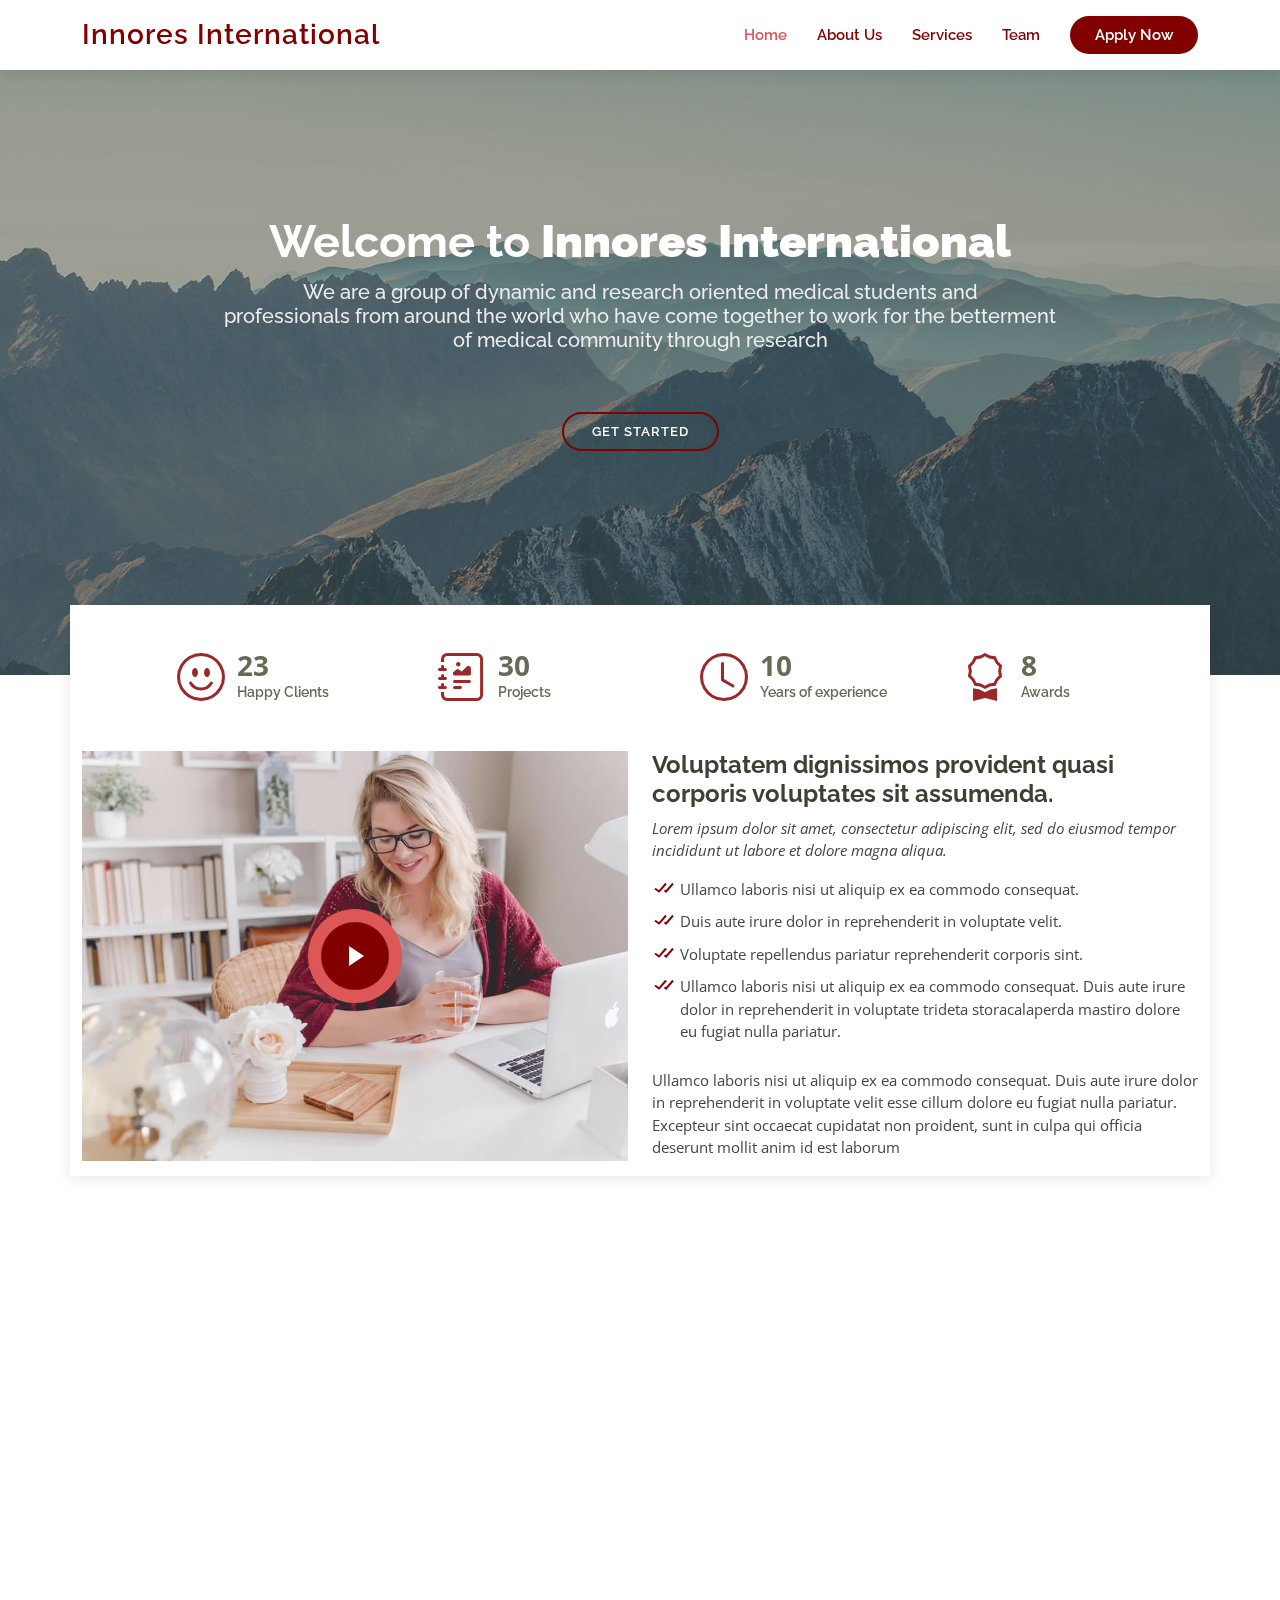
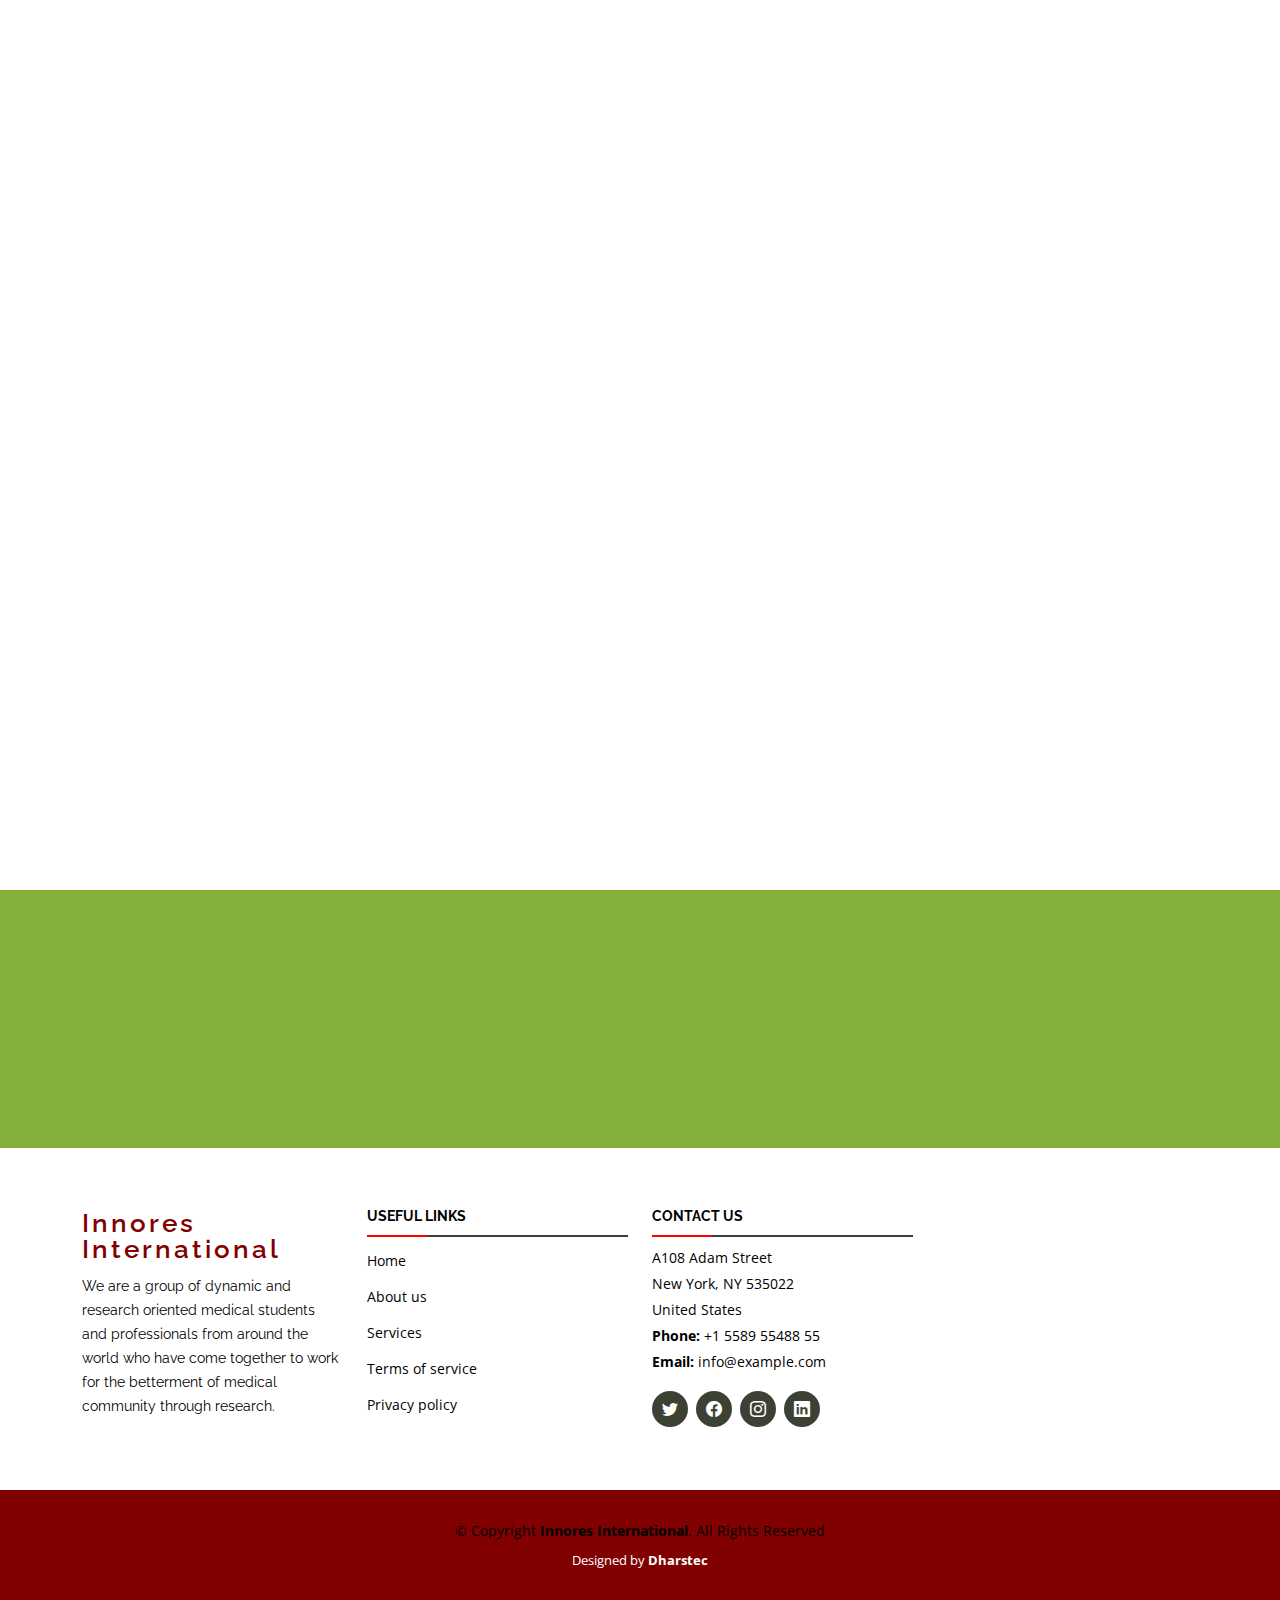
==== commit 9395d9f3: "change css" ====
--- a/index.html
+++ b/index.html
@@ -64,7 +64,7 @@
           <!-- <li><a href="blog.html">Blog</a></li> -->
           <!-- <li><a href="contact.html">Contact</a></li> -->
 
-          <li><a class="getstarted" href="about.html">Apply Now</a></li>
+          <li><a class="getstarted" href="services.html">Apply Now</a></li>
         </ul>
         <i class="bi bi-list mobile-nav-toggle"></i>
       </nav><!-- .navbar -->
@@ -75,7 +75,7 @@
   <!-- ======= Hero Section ======= -->
   <section id="hero">
     <div class="hero-container" data-aos="fade-up">
-      <h1>Welcome to Innores International</h1>
+      <h1>Welcome to <strong><span>Innores International</span></strong></h1>
       <h2>
         We are a group of dynamic and research oriented medical students and <br> 
         professionals from around the world who
--- a/assets/css/style.css
+++ b/assets/css/style.css
@@ -851,7 +851,8 @@
 .work-process .content ul i {
   font-size: 20px;
   padding-right: 4px;
-  color: #94c045;
+  color: #810000;
+  /* color: #94c045; */
 }
 
 .work-process .content p:last-child {
@@ -975,7 +976,8 @@
 
 .testimonials .testimonial-item .quote-icon-left,
 .testimonials .testimonial-item .quote-icon-right {
-  color: #c0da91;
+  /* color: #c0da91; */
+  color: #810000;
   font-size: 26px;
   line-height: 0;
 }
@@ -2487,7 +2489,8 @@
 
 .cta1 .cta-btn:hover {
   background: #fff;
-  color: #3fbbc0;
+  /* color: #3fbbc0; */
+  color: #810000;
 }
 /* --------------- end call to action ------------ */
 
@@ -2501,7 +2504,7 @@
   text-align: center;
   border-radius: 4px;
   background: #fff;
-  box-shadow: 0px 2px 15px rgba(63, 187, 192, 0.1);
+  box-shadow: 0px 2px 15px rgba(240, 60, 60, 0.1);
 }
 
 .doctors .member .member-img {
@@ -2537,7 +2540,8 @@
 }
 
 .doctors .member .social a:hover {
-  color: #3fbbc0;
+ color: #810000;
+  /* color: #3fbbc0; */
 }
 
 .doctors .member .social i {
@@ -2641,9 +2645,10 @@
   border-radius: 50%;
   transition: 0.5s;
   /* color: #3fbbc0; */
-  color: #810000;
+  color: #dd5757; 
+  /* #810000; */
   overflow: hidden;
-  box-shadow: 0px 0 25px rgba(0, 0, 0, 0.15);
+  box-shadow: 0px 0 25px rgba(240, 60, 60, 0.15);
 }
 
 .service .icon i {
@@ -2652,7 +2657,7 @@
 }
 
 .service .icon-box:hover .icon {
-  box-shadow: 0px 0 25px rgba(63, 187, 192, 0.3);
+  box-shadow: 0px 0 25px rgba(240, 60, 60, 0.15);
 }
 
 .service .title {
@@ -2727,7 +2732,8 @@
 
 .testimonial .testimonial-item .quote-icon-left,
 .testimonial .testimonial-item .quote-icon-right {
-  color: #b2e4e6;
+  color: #810000;
+  /* color: #b2e4e6; */
   font-size: 26px;
 }
 
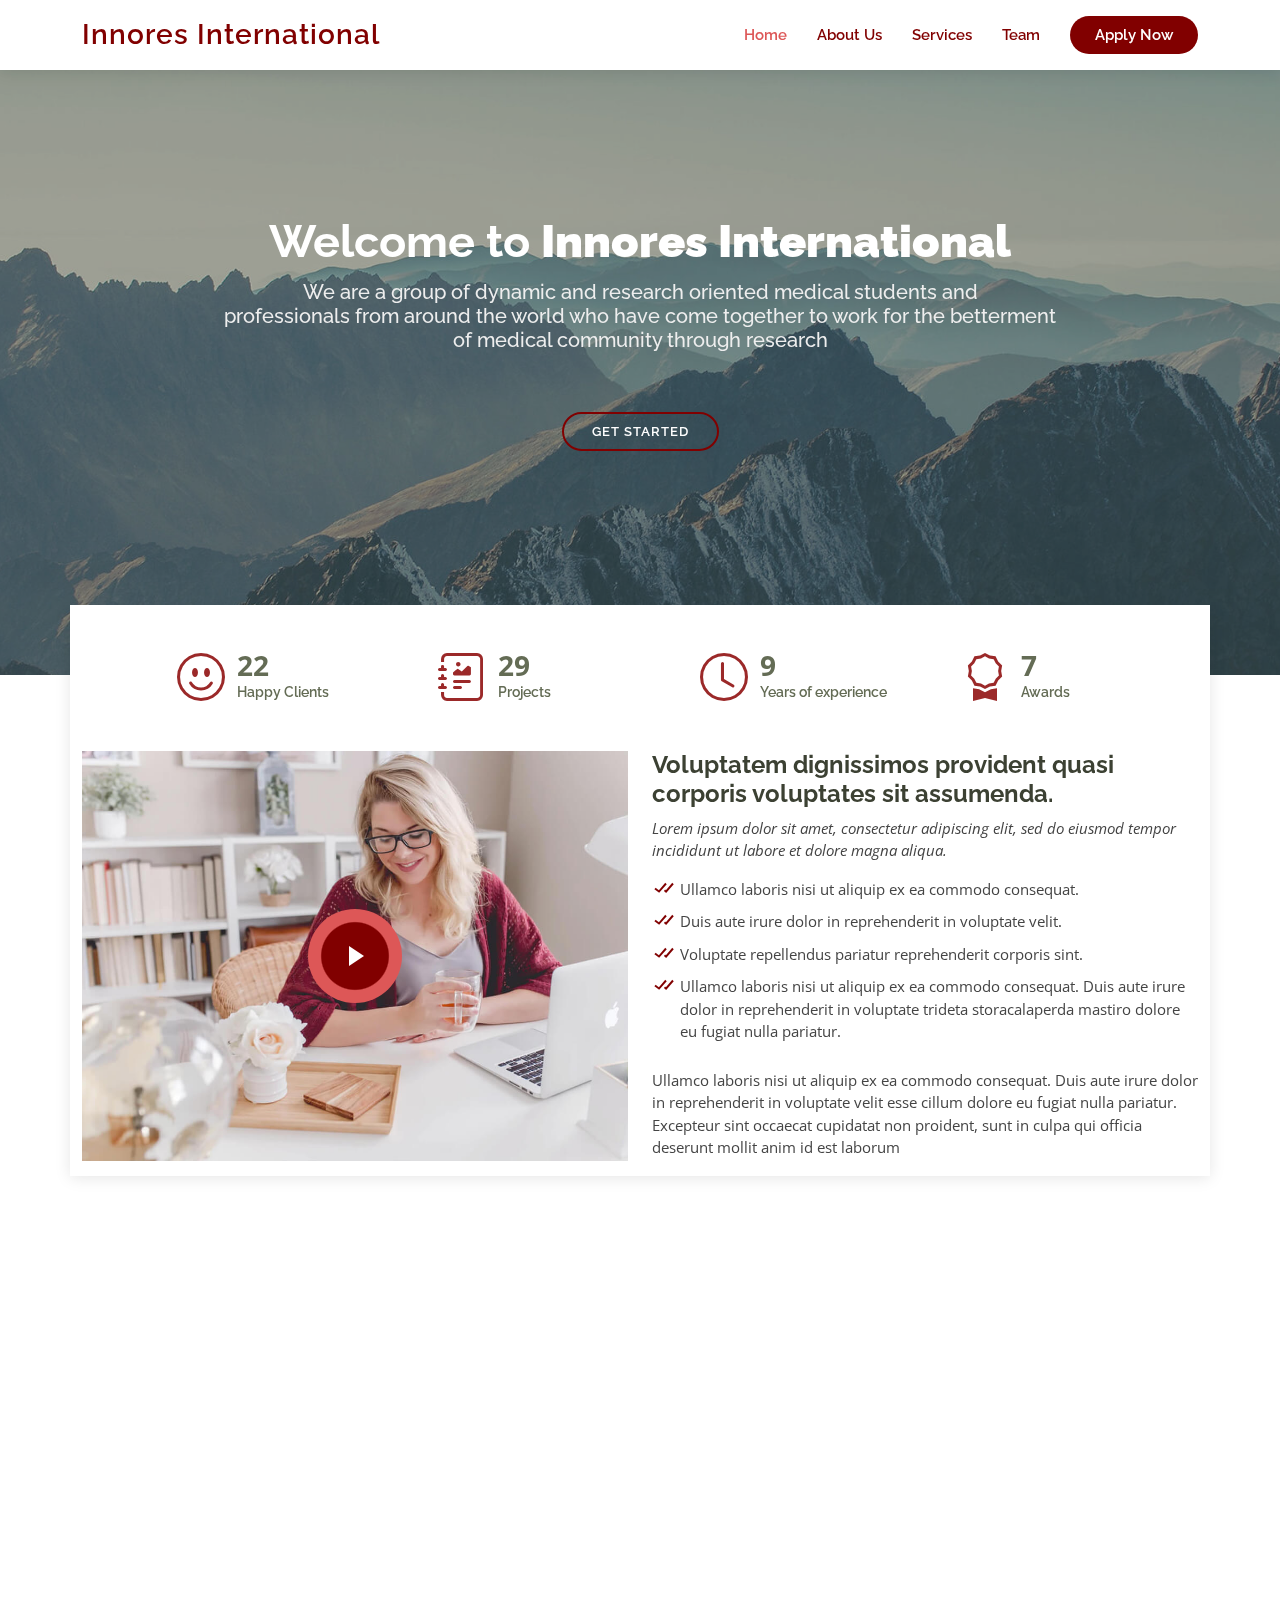
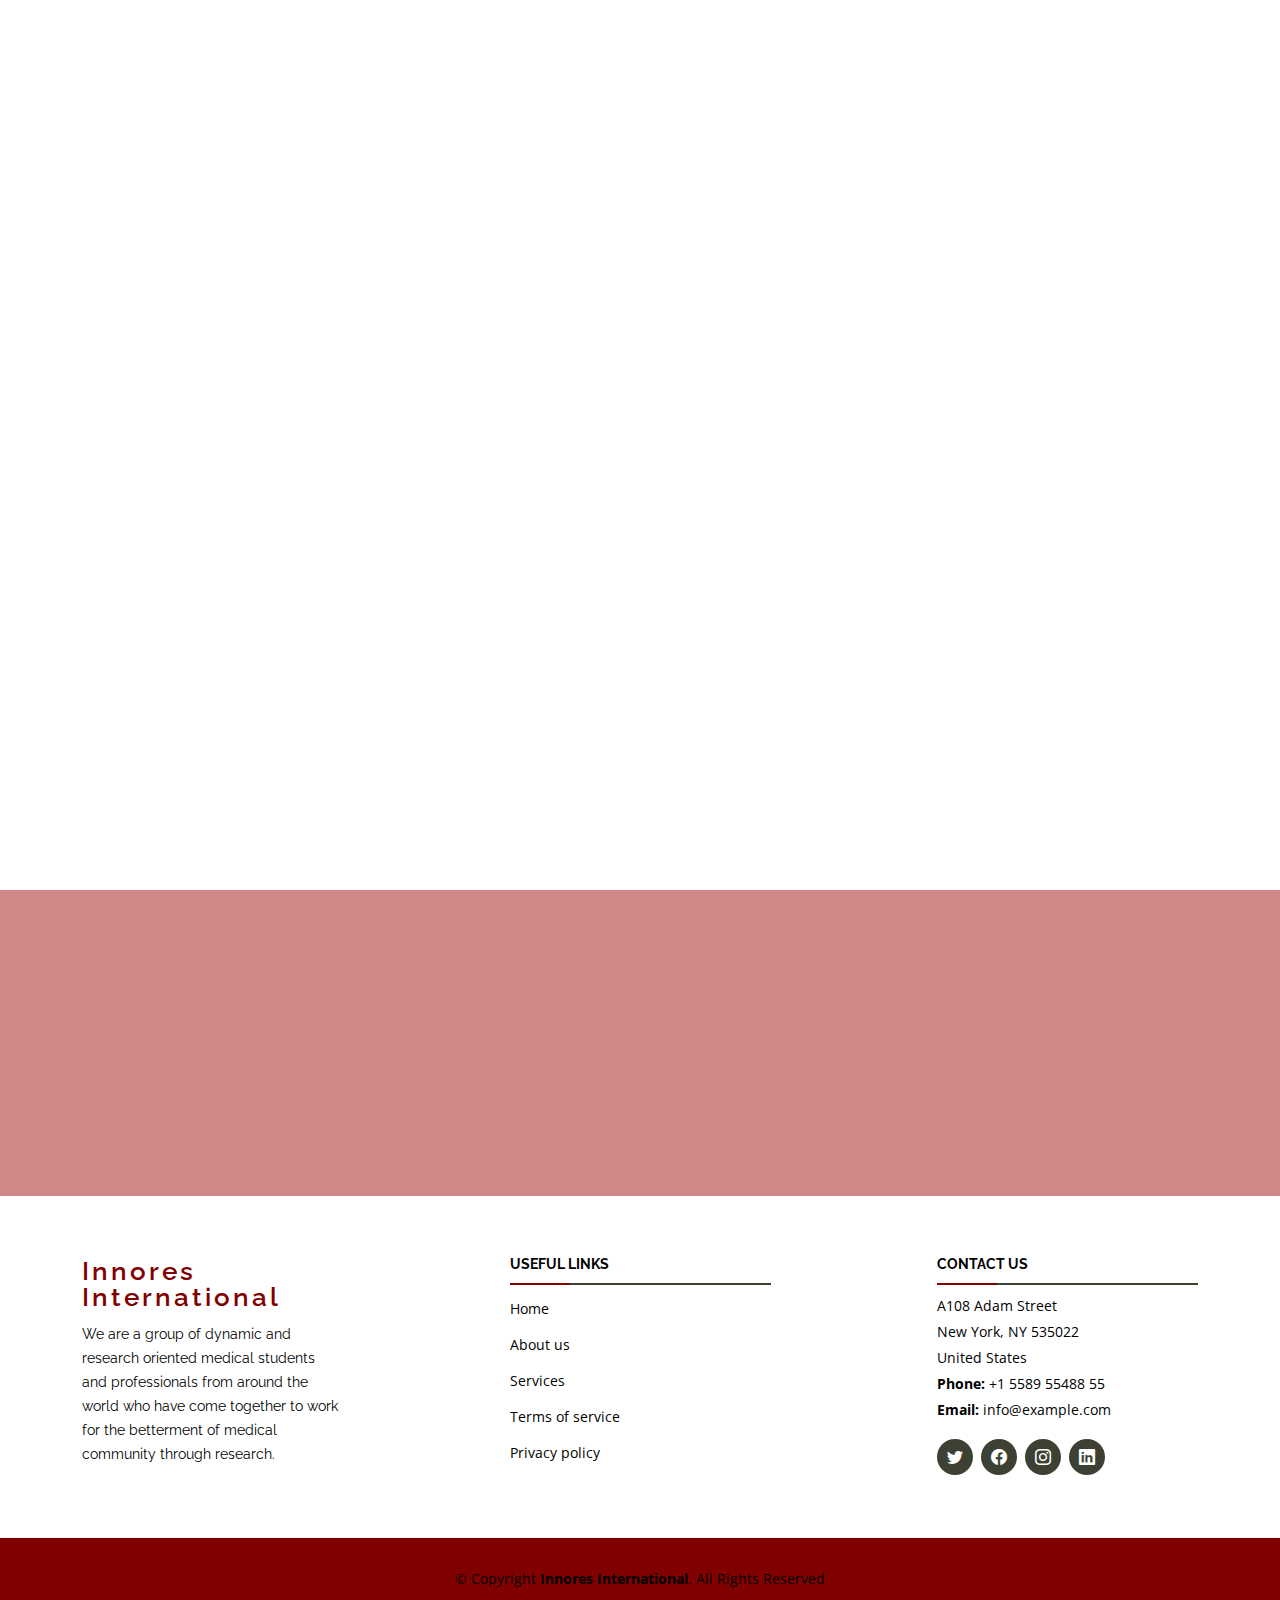
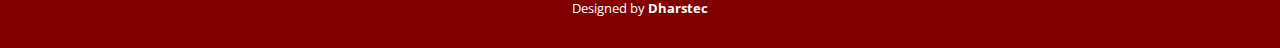
==== commit 2190ff7c: "footer change" ====
--- a/index.html
+++ b/index.html
@@ -265,7 +265,8 @@
  <!-- ======= Cta Section ======= -->
  <section id="cta" class="cta">
   <div class="container" data-aos="fade-in">
-
+    <img src="assets/img/Screenshot 2022-10-22 at 12.14.27 PM.png" class="img-fluid" alt="">
+    <br><br>
     <div class="text-center">
       <h3>Call To Action</h3>
       <p> Duis aute irure dolor in reprehenderit in voluptate velit esse cillum dolore eu fugiat nulla pariatur.
--- a/assets/css/style.css
+++ b/assets/css/style.css
@@ -741,8 +741,8 @@
 # Cta
 --------------------------------------------------------------*/
 .cta {
-  background: #86b03c;
-  /* background: #810000; */
+  /* background: #86b03c; */
+  background: #d18787;
   padding: 50px 0;
 }
 
@@ -2285,12 +2285,13 @@
 #footer .footer-top h4::after {
   /* background: #94c045; */
   /* background: #810000; */
-  background: red;
+  background: #810000;
   width: 60px;
 }
 
 #footer .footer-top .footer-links {
   margin-bottom: 30px;
+  margin-left: auto;
 }
 
 #footer .footer-top .footer-links ul {
@@ -2316,6 +2317,7 @@
 
 #footer .footer-top .footer-contact {
   margin-bottom: 30px;
+  margin-left: auto;
 }
 
 #footer .footer-top .footer-contact p {
@@ -2504,7 +2506,7 @@
   text-align: center;
   border-radius: 4px;
   background: #fff;
-  box-shadow: 0px 2px 15px rgba(240, 60, 60, 0.1);
+  box-shadow: 0px 2px 15px rgba(255, 99, 71, 0.4);
 }
 
 .doctors .member .member-img {
@@ -2674,7 +2676,7 @@
 }
 
 .service .title a:hover {
-  color: #3fbbc0;
+  color: #810000;
 }
 
 .service .title::after {
@@ -2754,7 +2756,8 @@
   font-style: italic;
   margin: 0 15px 0 15px;
   padding: 20px 20px 60px 20px;
-  background: #f0fafa;
+  background: #ddcccb17;
+  /* #f0fafa; */
   position: relative;
   border-radius: 6px;
   position: relative;
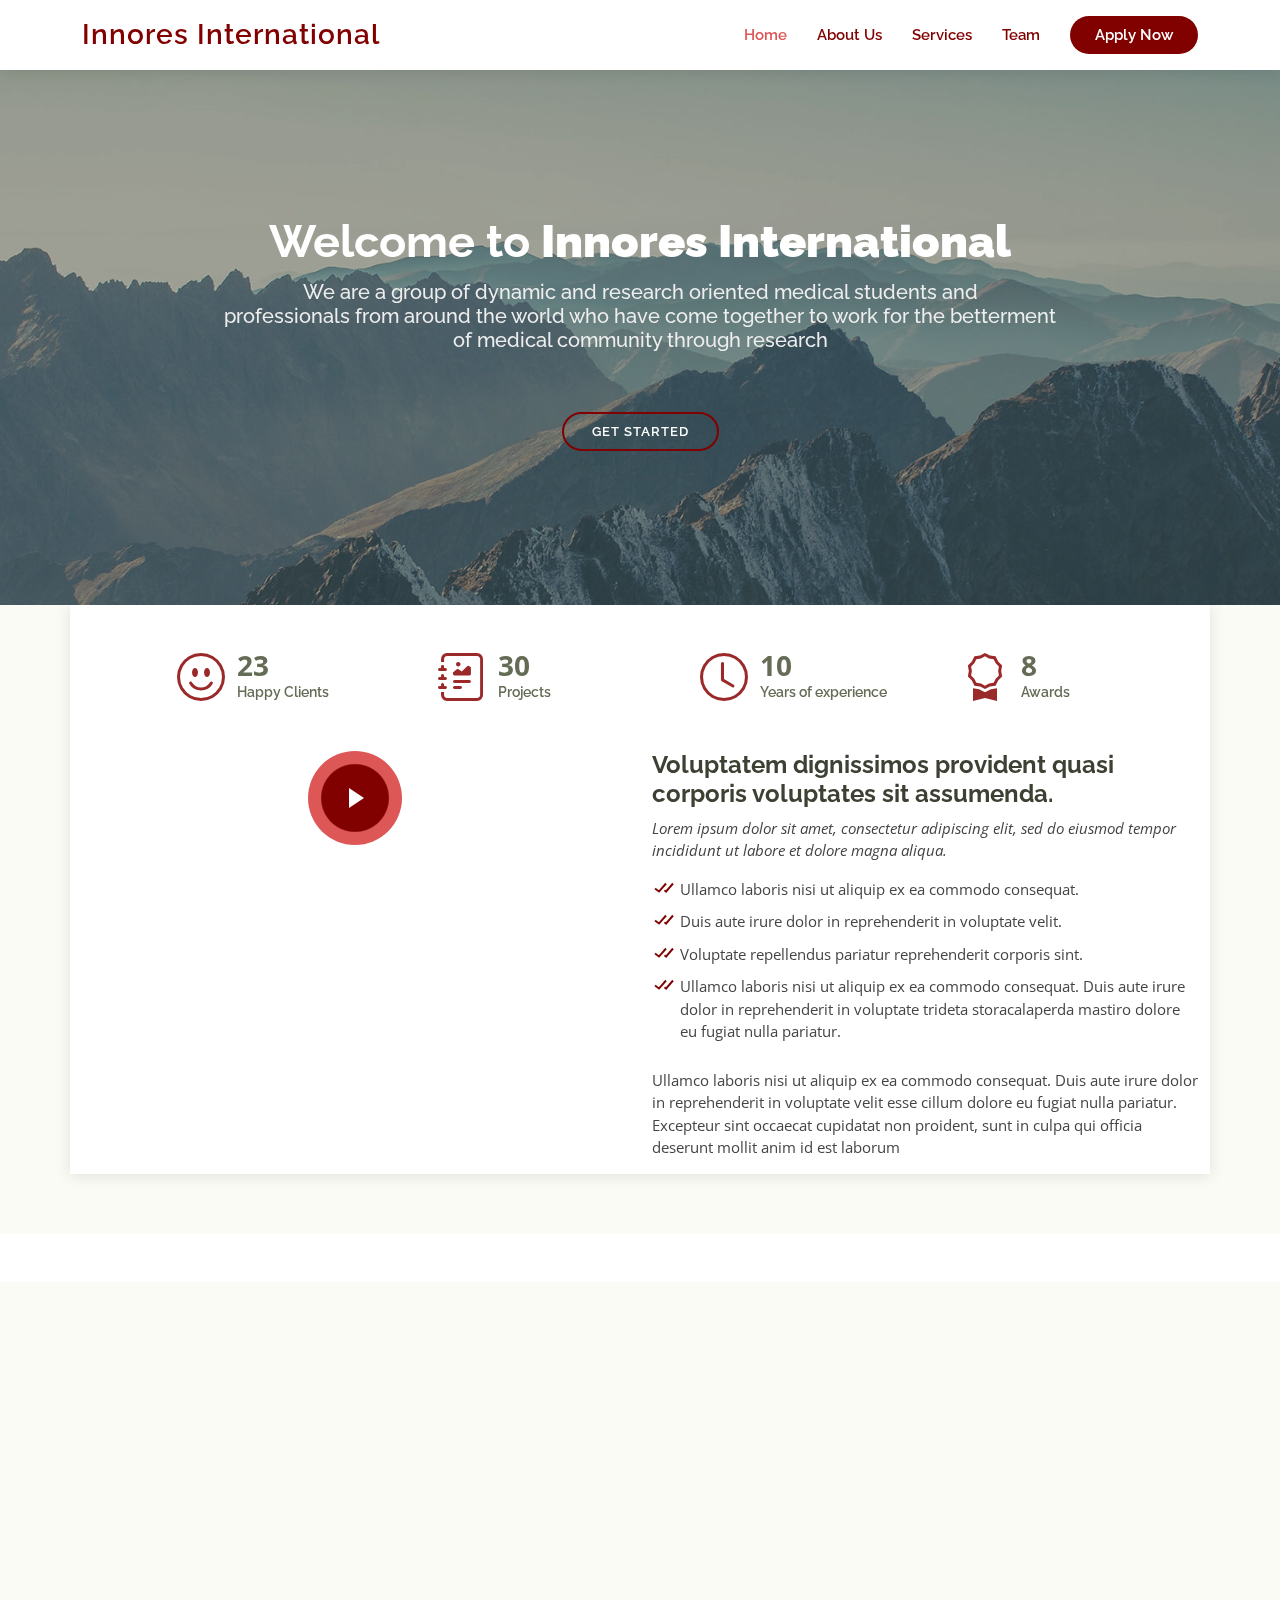
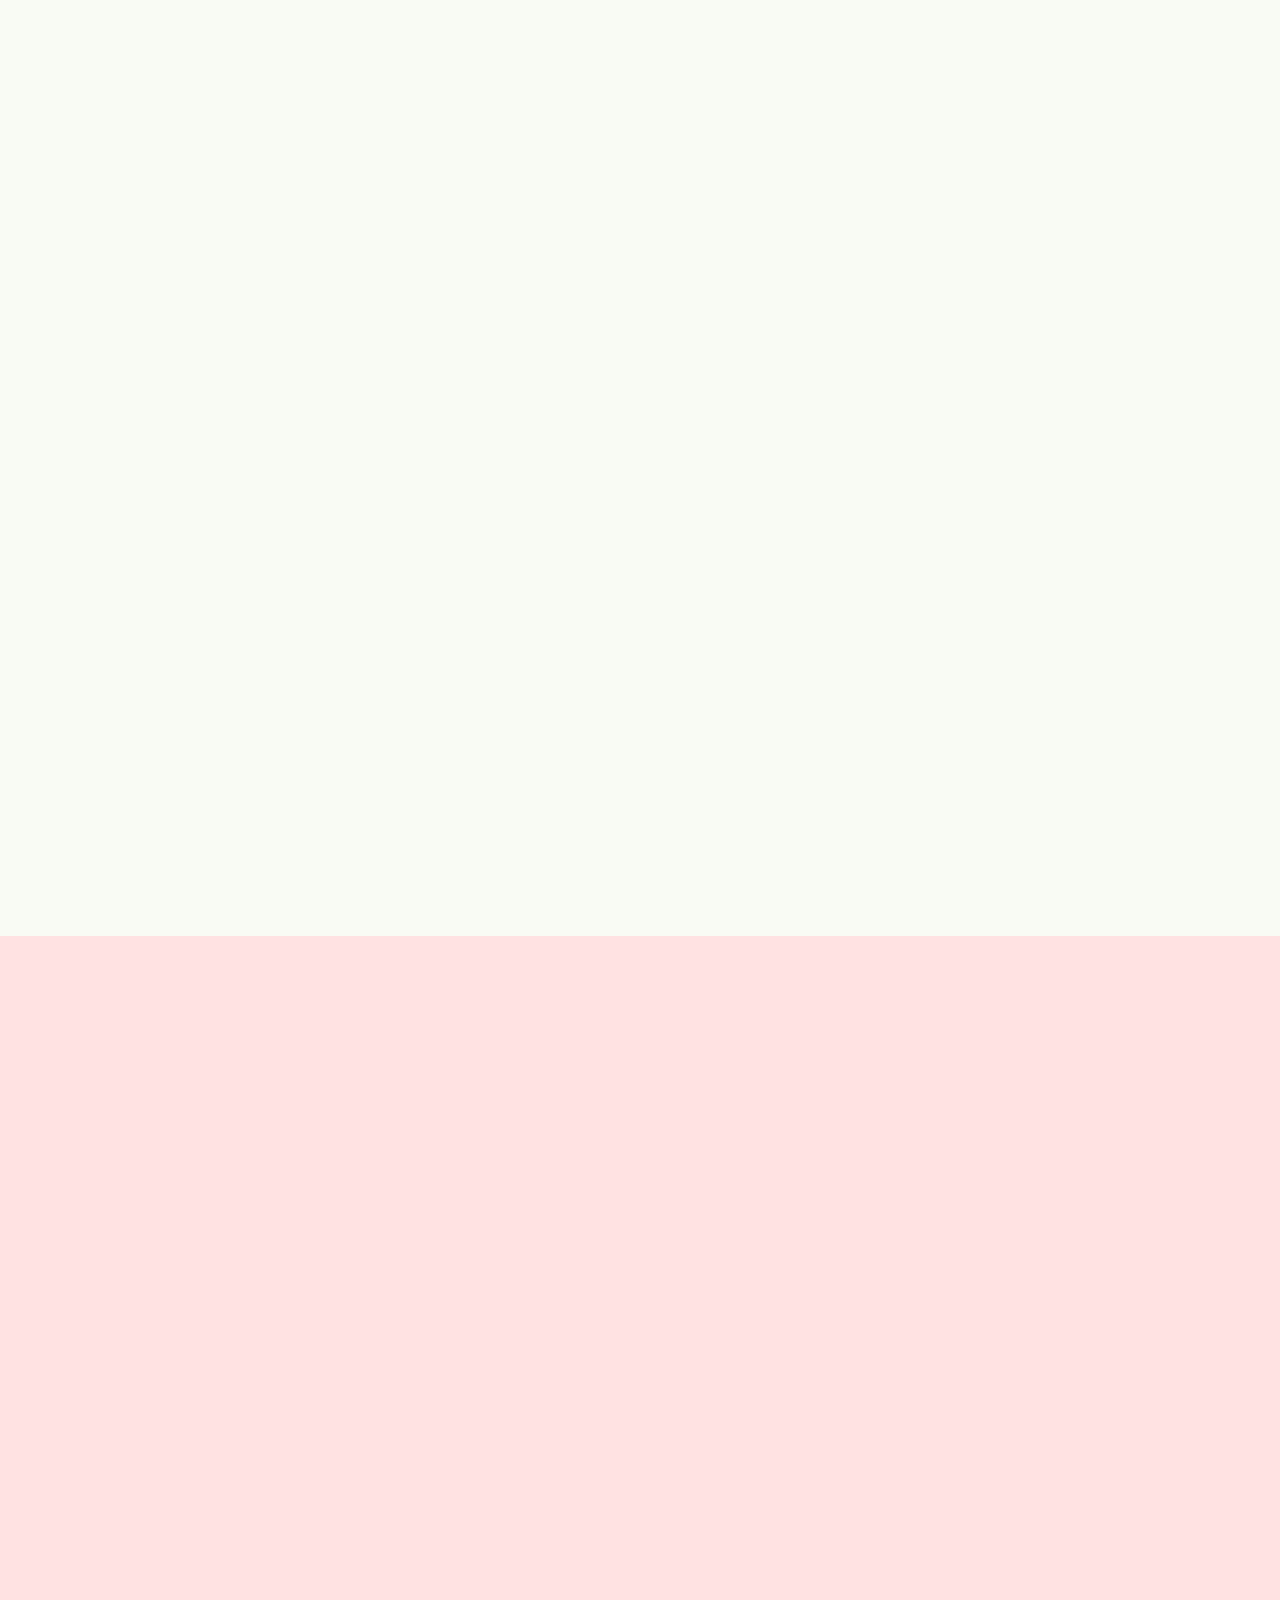
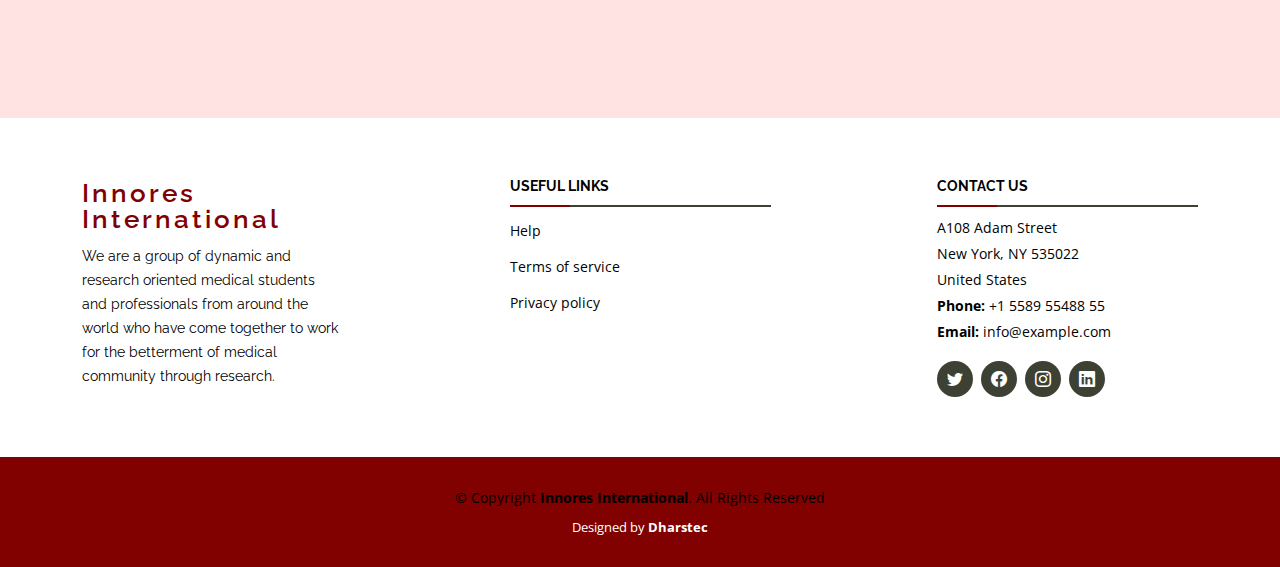
==== commit 5d163bb9: "colour change and files add" ====
--- a/index.html
+++ b/index.html
@@ -136,7 +136,7 @@
         <div class="row">
 
           <div class="col-lg-6 video-box align-self-baseline position-relative">
-            <img src="assets/img/about.jpg" class="img-fluid" alt="">
+            <!-- <img src="assets/img/about.jpg" class="img-fluid" alt=""> -->
             <a href="https://www.youtube.com/watch?v=ef1TEV1_qs4" class="glightbox play-btn mb-4"></a>
           </div>
 
@@ -176,6 +176,7 @@
       <div class="container" data-aos="fade-up">
 
         <div class="section-title">
+          <br><br>
           <h2>Services</h2>
           <p>Magnam dolores commodi suscipit. Necessitatibus eius consequatur ex aliquid fuga eum quidem. Sit sint
             consectetur velit. Quisquam quos quisquam cupiditate. Et nemo qui impedit suscipit alias ea. Quia fugiat sit
@@ -265,7 +266,15 @@
  <!-- ======= Cta Section ======= -->
  <section id="cta" class="cta">
   <div class="container" data-aos="fade-in">
-    <img src="assets/img/Screenshot 2022-10-22 at 12.14.27 PM.png" class="img-fluid" alt="">
+    <!-- <style>
+      body {
+        background-image: url('img_girl.jpg');
+        background-repeat: no-repeat;
+        background-attachment: fixed;
+        background-size: 100% 100%;
+      }
+      </style> -->
+    <img src="assets/img/Screenshot 2022-10-22 at 12.14.27 PM.png" class="img-fluid" alt="" width="900" height="500">
     <br><br>
     <div class="text-center">
       <h3>Call To Action</h3>
@@ -295,11 +304,12 @@
           <div class="col-lg-3 col-md-6 footer-links">
             <h4>Useful Links</h4>
             <ul>
-              <li><a href="#">Home</a></li>
+              <li><a href="assets/img/sam.pdf" target="_blank">Help</a></li>
+              <!-- <li><a href="#">Home</a></li>
               <li><a href="#">About us</a></li>
-              <li><a href="#">Services</a></li>
-              <li><a href="#">Terms of service</a></li>
-              <li><a href="#">Privacy policy</a></li>
+              <li><a href="#">Services</a></li> -->
+              <li><a href="assets/img/sam.pdf" target="_blank">Terms of service</a></li>
+              <li><a href="assets/img/sam.pdf" target="_blank">Privacy policy</a></li>
             </ul>
           </div>
 
--- a/assets/css/style.css
+++ b/assets/css/style.css
@@ -468,11 +468,13 @@
 --------------------------------------------------------------*/
 section {
   padding-bottom: 60px;
+  background-color: #f9fbf4;
   overflow: hidden;
 }
 
 .section-bg {
   background-color: #f9fbf4;
+  
 }
 
 .section-title {
@@ -642,7 +644,8 @@
   /* rgba(148, 192, 69, 0.4) 52%); */
   border-radius: 50%;
   display: block;
-  position: absolute;
+  /* position: absolute; */
+  position: relative;
   left: calc(50% - 47px);
   top: calc(50% - 47px);
   overflow: hidden;
@@ -665,7 +668,8 @@
 
 .about .play-btn::before {
   content: "";
-  position: absolute;
+  /* position: absolute; */
+  position: relative;
   width: 120px;
   height: 120px;
   -webkit-animation-delay: 0s;
@@ -742,8 +746,12 @@
 --------------------------------------------------------------*/
 .cta {
   /* background: #86b03c; */
-  background: #d18787;
+  background: #ffadad59;
+  background-image: url();
   padding: 50px 0;
+  /* background-size: 100% 100%; */
+  /* height: auto; */
+  /* width: 100px; */
 }
 
 .cta h3 {
@@ -771,8 +779,11 @@
 }
 
 .cta .cta-btn:hover {
-  background: #aacd6b;
-  border-color: #aacd6b;
+  /* background: #aacd6b; */
+  /* border-color: #aacd6b; */
+  background: #810000;
+  background-color: #810000;
+  background-image: none;
 }
 
 /*--------------------------------------------------------------
@@ -929,6 +940,7 @@
 # testimonials
 --------------------------------------------------------------*/
 .testimonials {
+  background-color: #f9fbf4;
   padding-top: 60px;
 }
 
@@ -1030,6 +1042,7 @@
 # Our Clients
 --------------------------------------------------------------*/
 .clients {
+  background-color: #f9fbf4;
   padding-top: 60px;
 }
 
@@ -2370,14 +2383,15 @@
 .departments .nav-link {
   border: 0;
   padding: 20px;
-  /* color: #555555; */
-  color: #810000;
+  color: #555555;
+  /* color: #810000; */
   border-radius: 0;
   border-left: 5px solid #fff;
   cursor: pointer;
 }
 
 .departments .nav-link h4 {
+  color: #810000;
   font-size: 18px;
   font-weight: 600;
   transition: 0.3s;
@@ -2506,7 +2520,7 @@
   text-align: center;
   border-radius: 4px;
   background: #fff;
-  box-shadow: 0px 2px 15px rgba(255, 99, 71, 0.4);
+  /* box-shadow: 0px 2px 15px rgba(255, 99, 71, 0.4); */
 }
 
 .doctors .member .member-img {
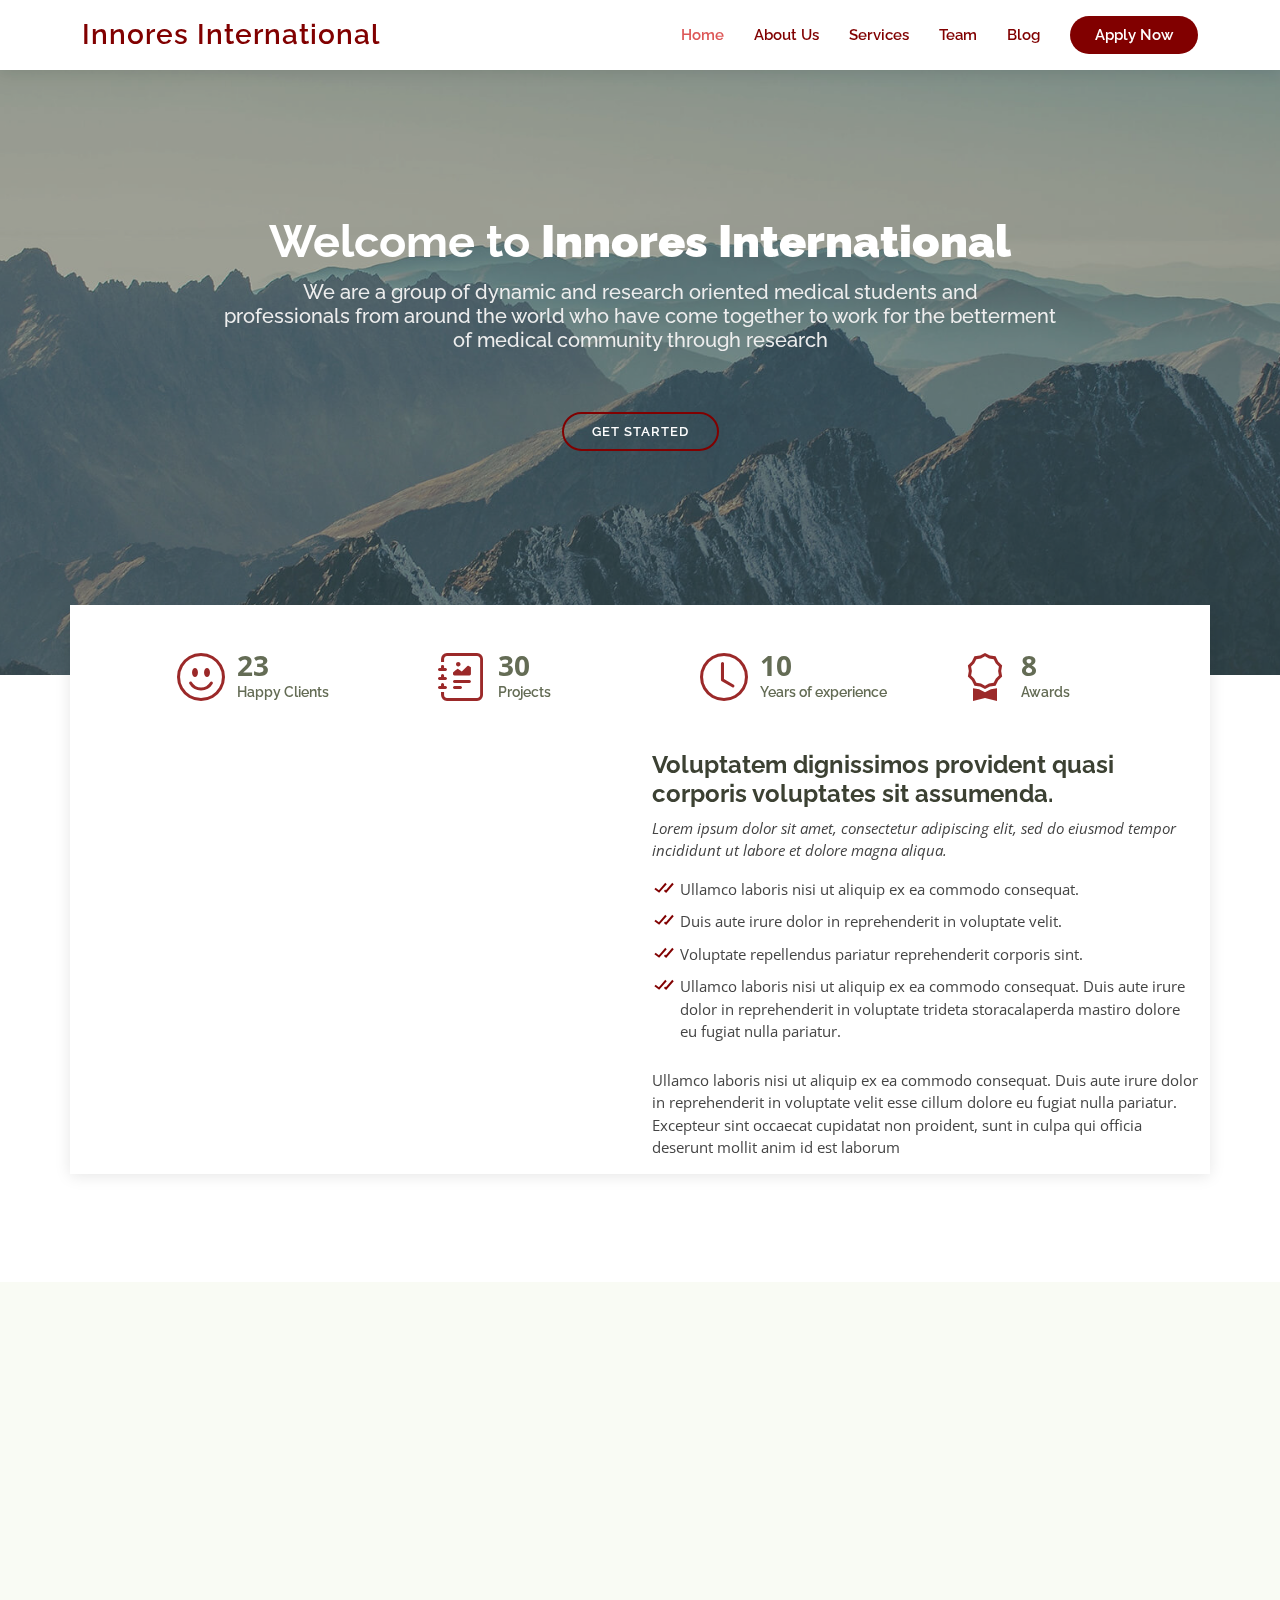
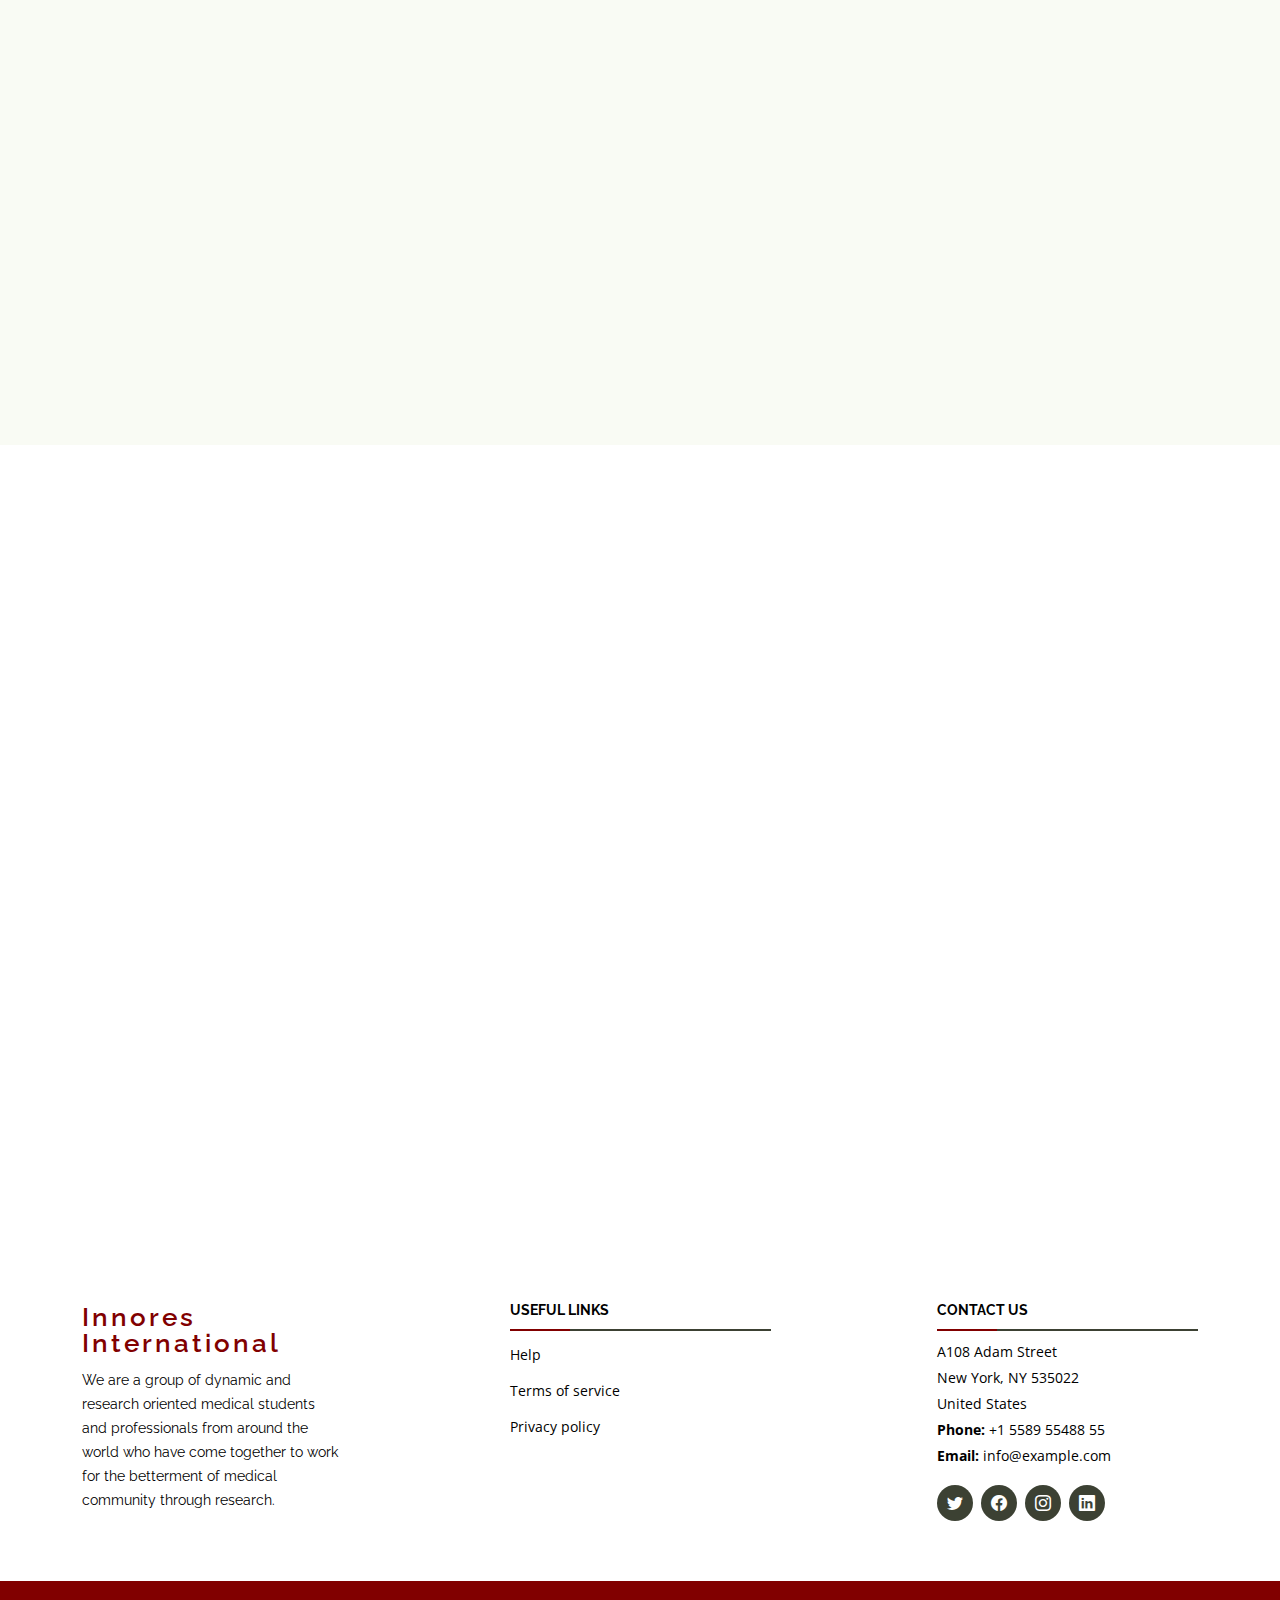
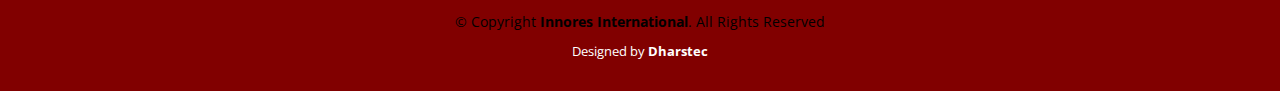
==== commit 5c726c9f: "added page blog" ====
--- a/index.html
+++ b/index.html
@@ -59,6 +59,7 @@
           </li>
           <li><a href="services.html">Services</a></li>
           <li><a href="team.html">Team</a></li>
+          <li><a href="blog.html">Blog</a></li>
           <!-- <li><a href="pricing.html">Pricing</a></li> -->
           <!-- <li><a href="portfolio.html">Portfolio</a></li> -->
           <!-- <li><a href="blog.html">Blog</a></li> -->
@@ -137,7 +138,8 @@
 
           <div class="col-lg-6 video-box align-self-baseline position-relative">
             <!-- <img src="assets/img/about.jpg" class="img-fluid" alt=""> -->
-            <a href="https://www.youtube.com/watch?v=ef1TEV1_qs4" class="glightbox play-btn mb-4"></a>
+            <iframe width="560" height="315" src="https://www.youtube.com/embed/ef1TEV1_qs4" title="YouTube video player" frameborder="0" allow="accelerometer; autoplay; clipboard-write; encrypted-media; gyroscope; picture-in-picture" allowfullscreen></iframe>
+            <!-- <a href="https://www.youtube.com/watch?v=ef1TEV1_qs4" class="glightbox play-btn mb-4"></a> -->
           </div>
 
           <div class="col-lg-6 pt-3 pt-lg-0 content">
@@ -231,6 +233,7 @@
       <div class="container" data-aos="fade-up">
 
         <div class="section-title">
+          <br><br>
           <h2>Gallery</h2>
           <p>Magnam dolores commodi suscipit. Necessitatibus eius consequatur ex aliquid fuga eum quidem. Sit sint
             consectetur velit. Quisquam quos quisquam cupiditate. Et nemo qui impedit suscipit alias ea. Quia fugiat sit
@@ -264,7 +267,7 @@
     <!-- End Gallery Section -->
 
  <!-- ======= Cta Section ======= -->
- <section id="cta" class="cta">
+ <section id="cta" class="cta" style="background-image: url('assets/img/Screenshot 2022-10-22 at 12.14.27 PM.png')">
   <div class="container" data-aos="fade-in">
     <!-- <style>
       body {
@@ -274,8 +277,8 @@
         background-size: 100% 100%;
       }
       </style> -->
-    <img src="assets/img/Screenshot 2022-10-22 at 12.14.27 PM.png" class="img-fluid" alt="" width="900" height="500">
-    <br><br>
+    <!-- <img src="assets/img/Screenshot 2022-10-22 at 12.14.27 PM.png" class="img-fluid" alt="" width="900" height="500"> -->
+    <!-- <br><br> -->
     <div class="text-center">
       <h3>Call To Action</h3>
       <p> Duis aute irure dolor in reprehenderit in voluptate velit esse cillum dolore eu fugiat nulla pariatur.
--- a/assets/css/style.css
+++ b/assets/css/style.css
@@ -468,7 +468,7 @@
 --------------------------------------------------------------*/
 section {
   padding-bottom: 60px;
-  background-color: #f9fbf4;
+  /* background-color: whitesmoke; */
   overflow: hidden;
 }
 
@@ -745,13 +745,7 @@
 # Cta
 --------------------------------------------------------------*/
 .cta {
-  /* background: #86b03c; */
-  background: #ffadad59;
-  background-image: url();
   padding: 50px 0;
-  /* background-size: 100% 100%; */
-  /* height: auto; */
-  /* width: 100px; */
 }
 
 .cta h3 {
@@ -795,7 +789,8 @@
   overflow: hidden;
   border-radius: 10px;
   margin: 0 10px 40px 10px;
-  background: #fff;
+  /* background: #fff; */
+  background: #f9fbf4;
   box-shadow: 0 2px 29px 0 rgba(68, 88, 144, 0.12);
   transition: all 0.3s ease-in-out;
 }
@@ -1725,7 +1720,7 @@
 }
 
 .blog .entry .entry-title a:hover {
-  color: #94c045;
+  color: #810000;
 }
 
 .blog .entry .entry-meta {
@@ -1770,7 +1765,7 @@
 
 .blog .entry .entry-content .read-more a {
   display: inline-block;
-  background: #94c045;
+  background: #810000;
   color: #fff;
   padding: 6px 20px;
   transition: 0.3s;
@@ -1779,7 +1774,7 @@
 }
 
 .blog .entry .entry-content .read-more a:hover {
-  background: #9fc658;
+  background: #dd5757;
 }
 
 .blog .entry .entry-content h3 {
@@ -2044,7 +2039,7 @@
 
 .blog .blog-pagination li.active,
 .blog .blog-pagination li:hover {
-  background: #94c045;
+  background: #810000;
 }
 
 .blog .blog-pagination li.active a,
@@ -2376,6 +2371,10 @@
   color: #fff;
 }
 /* ------------------------------- Departments--------------------- */
+/* .departments{ */
+  /* background-color: #f9fbf4; */
+  /* background-color: red; */
+/* } */
 .departments .nav-tabs {
   border: 0;
 }
@@ -2645,6 +2644,9 @@
 /*--------------------------------------------------------------
 # Service
 --------------------------------------------------------------*/
+.service {
+  background-color: #f9fbf4;
+}
 .service .icon-box {
   margin-bottom: 20px;
   text-align: center;
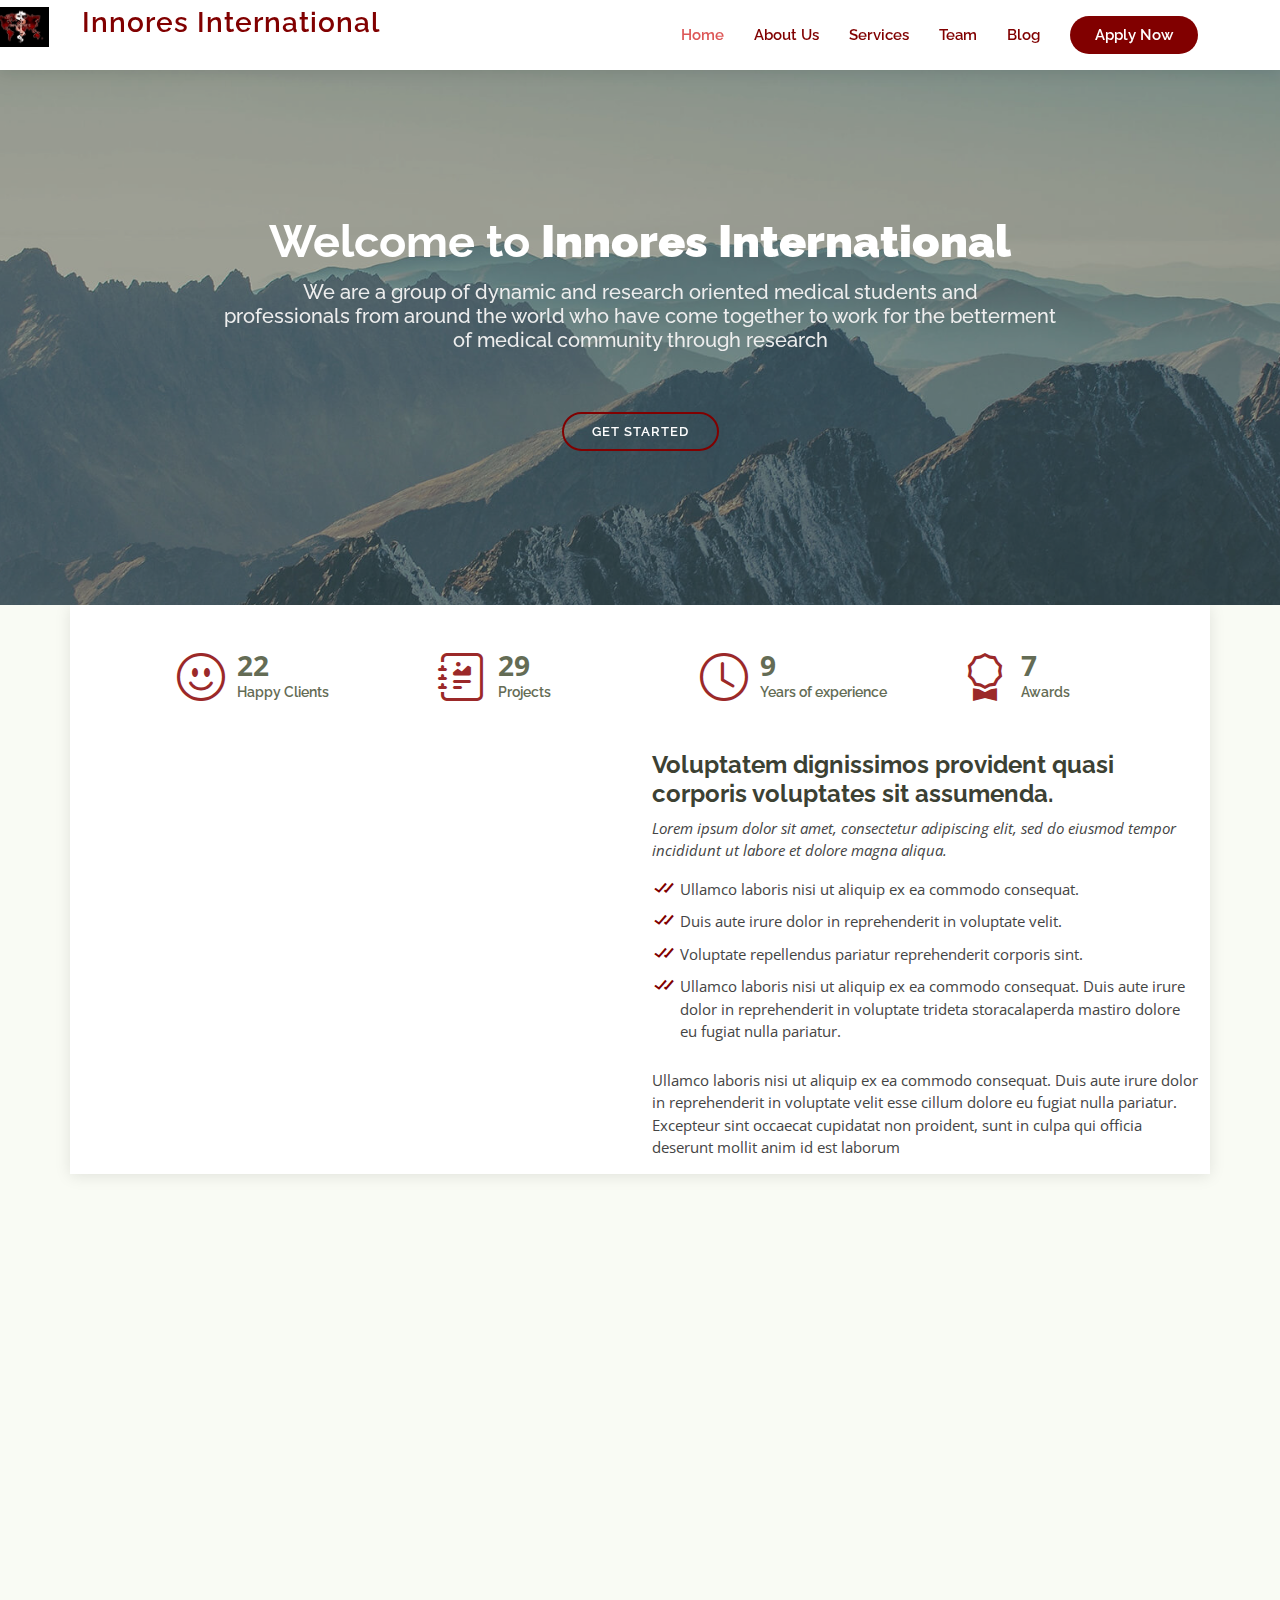
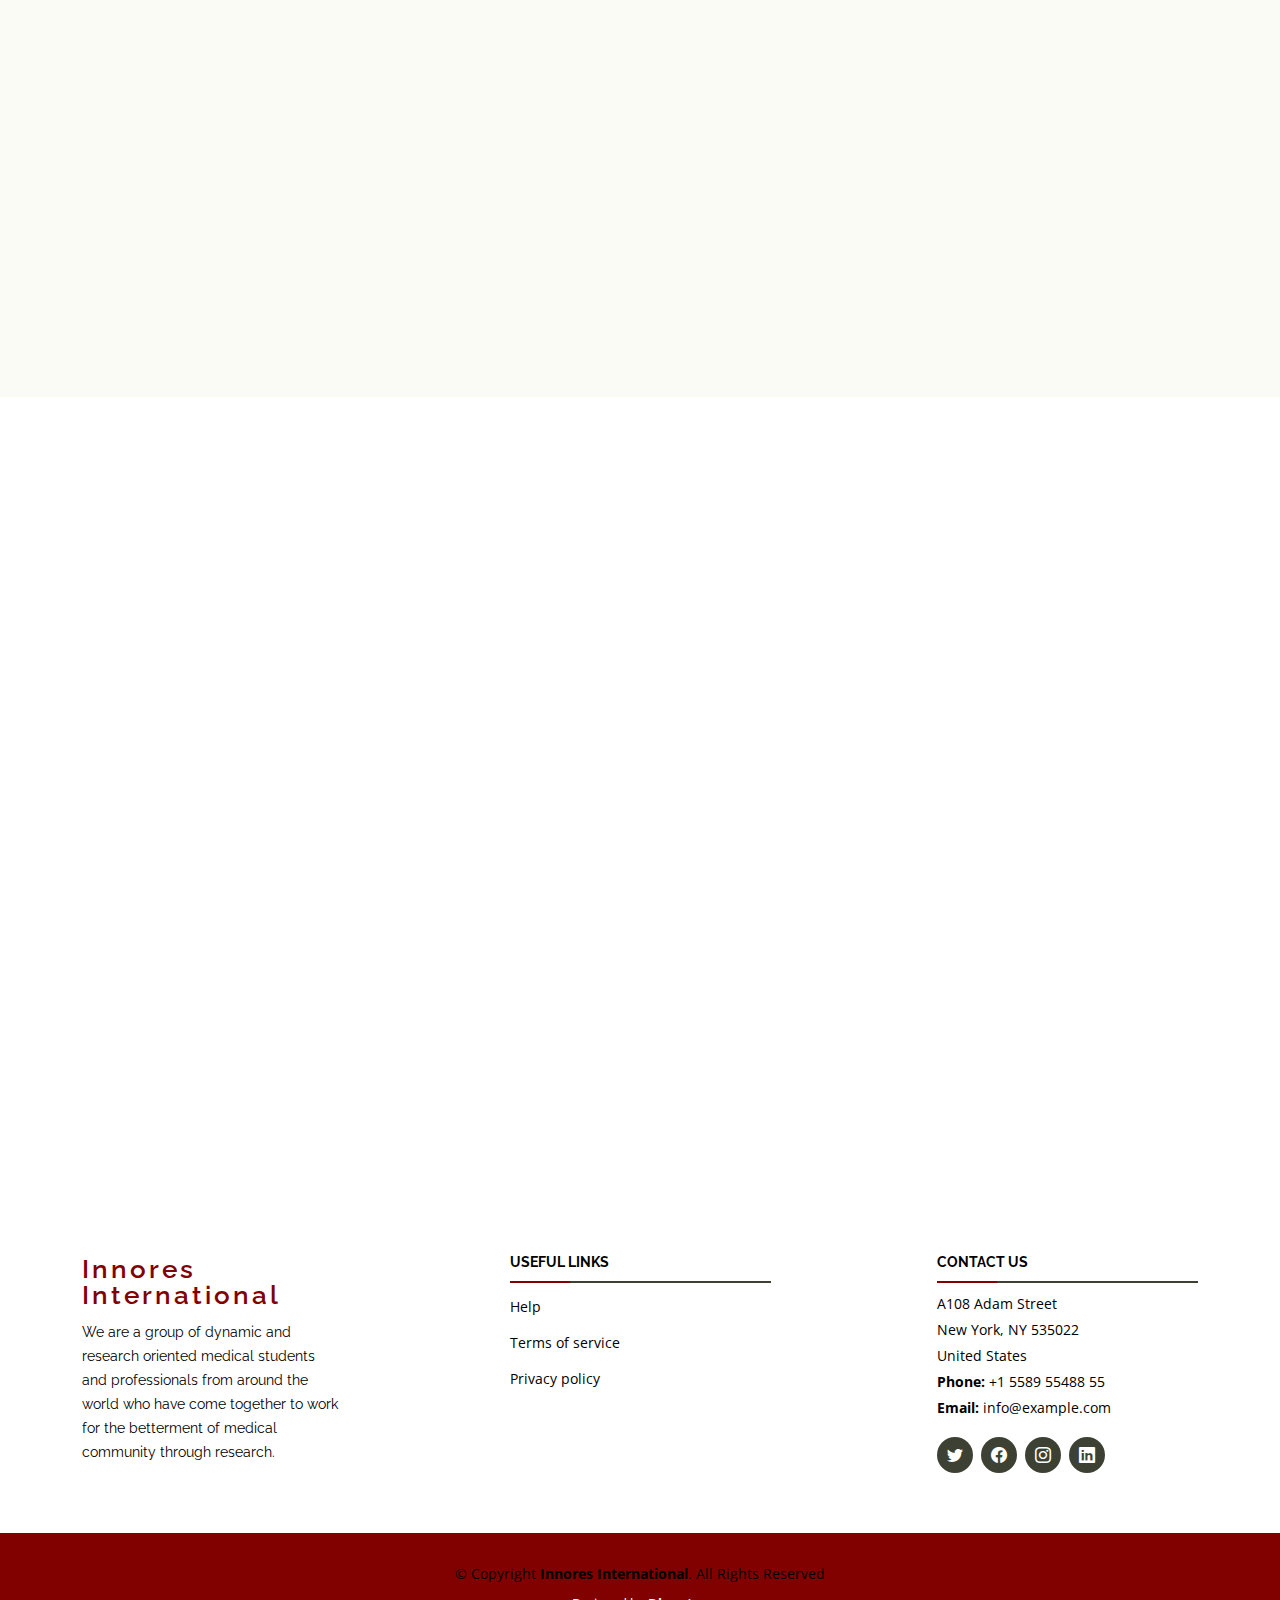
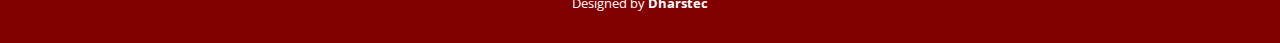
==== commit 56d36059: "company logo added" ====
--- a/index.html
+++ b/index.html
@@ -5,12 +5,13 @@
   <meta charset="utf-8">
   <meta content="width=device-width, initial-scale=1.0" name="viewport">
 
-  <title>Innores International</title>
+  <title> Innores International</title>
   <meta content="" name="description">
   <meta content="" name="keywords">
 
   <!-- Favicons -->
-  <link href="assets/img/favicon.png" rel="icon">
+  <!-- <link href="assets/img/favicon.png" rel="icon"> -->
+  <link href="assets/img/company logo.jpg" rel="icon">
   <link href="assets/img/apple-touch-icon.png" rel="apple-touch-icon">
 
   <!-- Google Fonts -->
@@ -43,10 +44,10 @@
   <header id="header" class="fixed-top d-flex align-items-center">
     <div class="container d-flex align-items-center justify-content-between">
 
-      <div class="logo">
-        <h1 class="text-light"><a href="index.html">Innores International</a></h1>
+      <div class="logo"  >
+        <h1 class="text-light"><a href="index.html"> Innores International</a></h1>
         <!-- Uncomment below if you prefer to use an image logo -->
-        <!-- <a href="index.html"><img src="assets/img/logo.png" alt="" class="img-fluid"></a>-->
+        <a href="index.html"><img src="assets/img/company logo.jpg" alt="" class="img-fluid"></a>
       </div>
 
       <nav id="navbar" class="navbar">
@@ -170,9 +171,6 @@
       </div>
     </section><!-- End About Section -->
 
-   
-
-    <br><br>
     <!-- ======= Services Section ======= -->
     <section id="service" class="service service">
       <div class="container" data-aos="fade-up">
--- a/assets/css/style.css
+++ b/assets/css/style.css
@@ -114,6 +114,8 @@
   padding: 0;
   margin: 0;
   max-height: 40px;
+  margin-left: -90px;
+  margin-top: -20px;
 }
 
 /*--------------------------------------------------------------
@@ -552,6 +554,9 @@
 /*--------------------------------------------------------------
 # About
 --------------------------------------------------------------*/
+.about{
+  background-color: #f9fbf4;
+}
 .about .container {
   box-shadow: 0px 2px 15px rgba(0, 0, 0, 0.1);
   padding-bottom: 15px;
@@ -836,6 +841,9 @@
 /*--------------------------------------------------------------
 # Work Process
 --------------------------------------------------------------*/
+.work-process{
+  background-color:#fff;
+}
 .work-process .content+.content {
   margin-top: 100px;
 }
@@ -2477,7 +2485,7 @@
 
 /* ------------------- call to action--------- */
 .cta1 {
-  background: #94c045;
+  /* background: #94c045; */
   color: #fff;
   background-size: cover;
   padding: 60px 0;
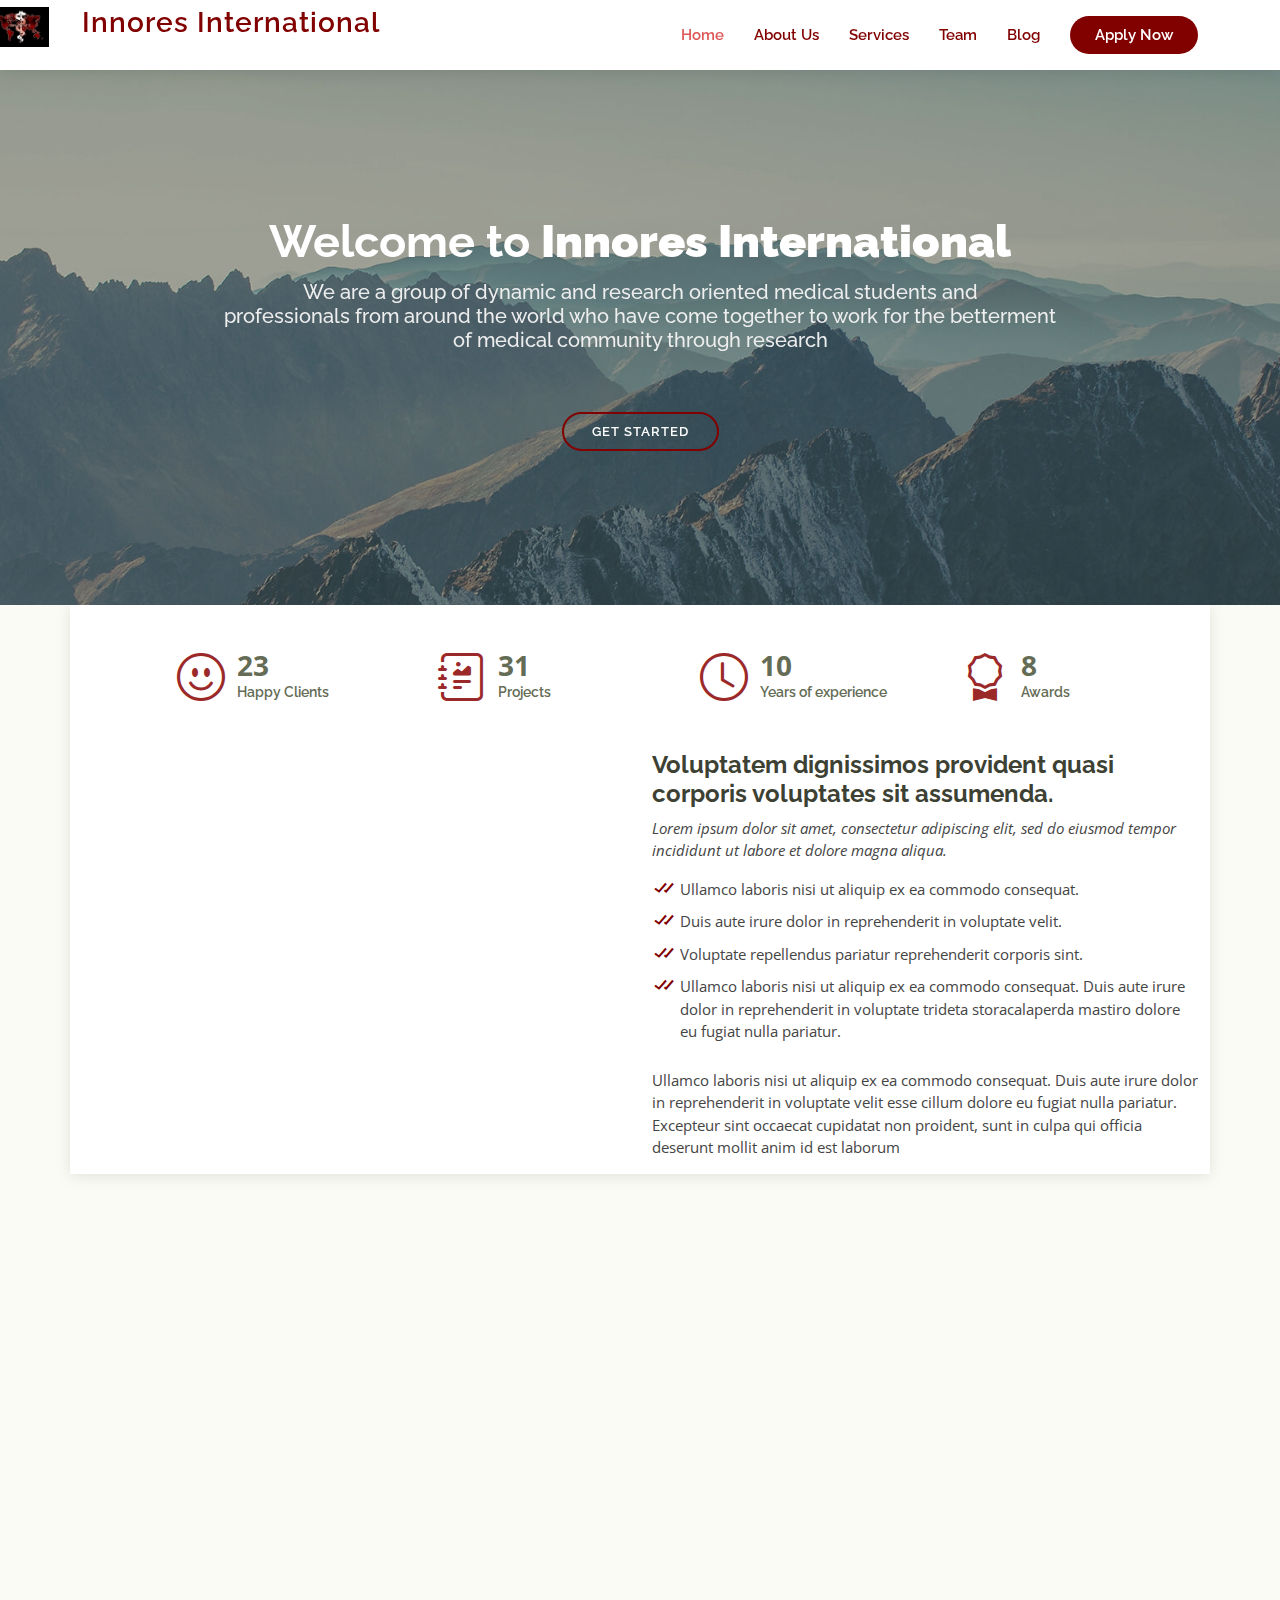
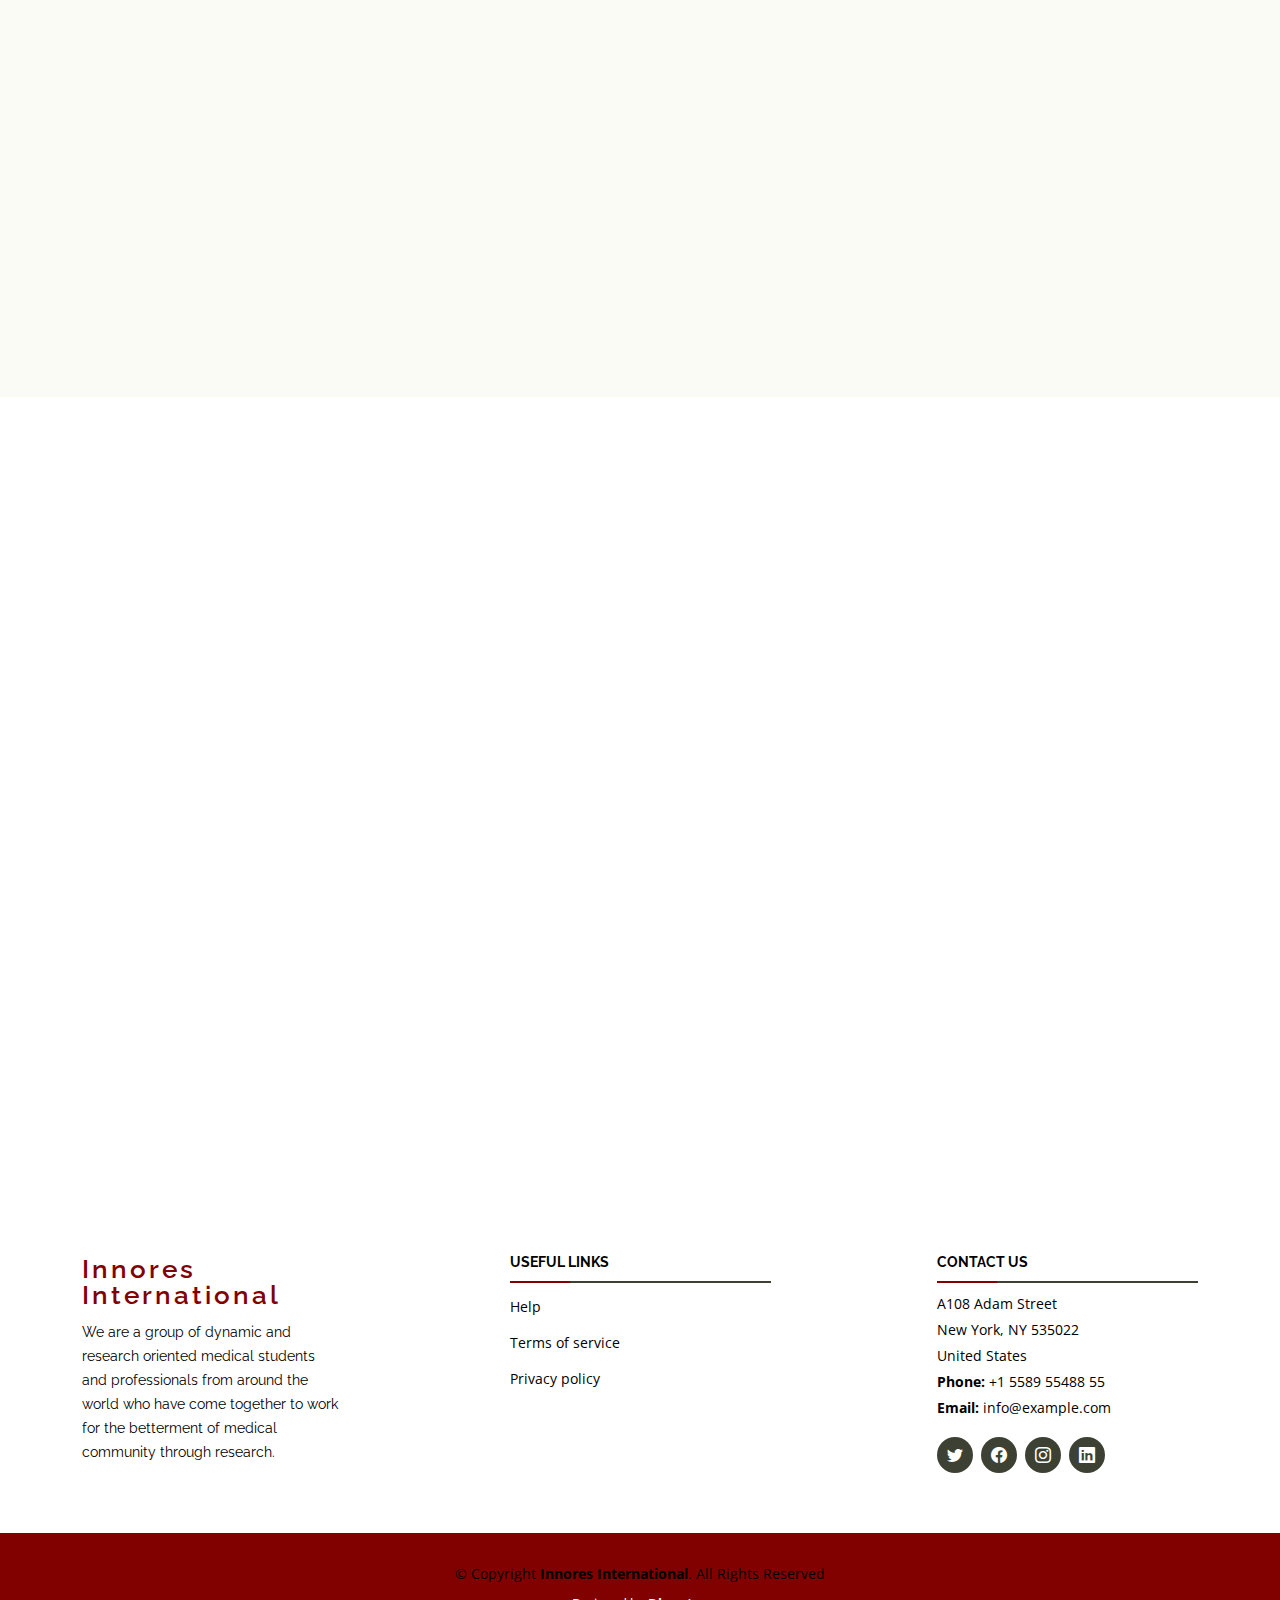
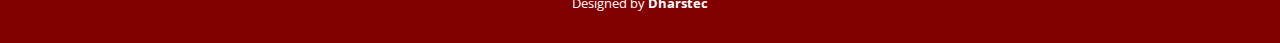
==== commit d5535756: "change the blog" ====
--- a/index.html
+++ b/index.html
@@ -44,7 +44,7 @@
   <header id="header" class="fixed-top d-flex align-items-center">
     <div class="container d-flex align-items-center justify-content-between">
 
-      <div class="logo"  >
+      <div class="logo">
         <h1 class="text-light"><a href="index.html"> Innores International</a></h1>
         <!-- Uncomment below if you prefer to use an image logo -->
         <a href="index.html"><img src="assets/img/company logo.jpg" alt="" class="img-fluid"></a>
@@ -79,9 +79,9 @@
     <div class="hero-container" data-aos="fade-up">
       <h1>Welcome to <strong><span>Innores International</span></strong></h1>
       <h2>
-        We are a group of dynamic and research oriented medical students and <br> 
+        We are a group of dynamic and research oriented medical students and <br>
         professionals from around the world who
-        have come together to work for the betterment<br>  
+        have come together to work for the betterment<br>
         of medical community through research
 
       </h2>
@@ -139,7 +139,10 @@
 
           <div class="col-lg-6 video-box align-self-baseline position-relative">
             <!-- <img src="assets/img/about.jpg" class="img-fluid" alt=""> -->
-            <iframe width="560" height="315" src="https://www.youtube.com/embed/ef1TEV1_qs4" title="YouTube video player" frameborder="0" allow="accelerometer; autoplay; clipboard-write; encrypted-media; gyroscope; picture-in-picture" allowfullscreen></iframe>
+            <iframe width="560" height="315" src="https://www.youtube.com/embed/ef1TEV1_qs4"
+              title="YouTube video player" frameborder="0"
+              allow="accelerometer; autoplay; clipboard-write; encrypted-media; gyroscope; picture-in-picture"
+              allowfullscreen></iframe>
             <!-- <a href="https://www.youtube.com/watch?v=ef1TEV1_qs4" class="glightbox play-btn mb-4"></a> -->
           </div>
 
@@ -169,7 +172,8 @@
         </div>
 
       </div>
-    </section><!-- End About Section -->
+    </section>
+    <!-- End About Section -->
 
     <!-- ======= Services Section ======= -->
     <section id="service" class="service service">
@@ -264,31 +268,22 @@
     </section>
     <!-- End Gallery Section -->
 
- <!-- ======= Cta Section ======= -->
- <section id="cta" class="cta" style="background-image: url('assets/img/Screenshot 2022-10-22 at 12.14.27 PM.png')">
-  <div class="container" data-aos="fade-in">
-    <!-- <style>
-      body {
-        background-image: url('img_girl.jpg');
-        background-repeat: no-repeat;
-        background-attachment: fixed;
-        background-size: 100% 100%;
-      }
-      </style> -->
-    <!-- <img src="assets/img/Screenshot 2022-10-22 at 12.14.27 PM.png" class="img-fluid" alt="" width="900" height="500"> -->
-    <!-- <br><br> -->
-    <div class="text-center">
-      <h3>Call To Action</h3>
-      <p> Duis aute irure dolor in reprehenderit in voluptate velit esse cillum dolore eu fugiat nulla pariatur.
-        Excepteur sint occaecat cupidatat non proident, sunt in culpa qui officia deserunt mollit anim id est
-        laborum.</p>
-      <a class="cta-btn" href="#">Call To Action</a>
-    </div>
-
-  </div>
-</section>
-<!-- End Cta Section -->
-  </main><!-- End #main -->
+    <!-- ======= Cta Section ======= -->
+    <section id="cta" class="cta" style="background-image: url('assets/img/Screenshot 2022-10-22 at 12.14.27 PM.png')">
+      <div class="container" data-aos="fade-in">
+        <div class="text-center">
+          <h3>Call To Action</h3>
+          <p> Duis aute irure dolor in reprehenderit in voluptate velit esse cillum dolore eu fugiat nulla pariatur.
+            Excepteur sint occaecat cupidatat non proident, sunt in culpa qui officia deserunt mollit anim id est
+            laborum.</p>
+          <a class="cta-btn" href="#">Call To Action</a>
+        </div>
+
+      </div>
+    </section>
+    <!-- End Cta Section -->
+  </main>
+  <!-- End #main -->
 
   <!-- ======= Footer ======= -->
   <footer id="footer">
@@ -355,7 +350,7 @@
         <!-- You can delete the links only if you purchased the pro version. -->
         <!-- Licensing information: https://bootstrapmade.com/license/ -->
         <!-- Purchase the pro version with working PHP/AJAX contact form: https://bootstrapmade.com/serenity-bootstrap-corporate-template/ -->
-        Designed by <a href="http://dharstec.com/" ><strong><span>Dharstec</span></strong></a>
+        Designed by <a href="http://dharstec.com/"><strong><span>Dharstec</span></strong></a>
       </div>
     </div>
   </footer>
--- a/assets/css/style.css
+++ b/assets/css/style.css
@@ -1697,9 +1697,9 @@
 }
 
 /*--------------------------------------------------------------
-# Blog
+# Blog already there
 --------------------------------------------------------------*/
-.blog {
+/* .blog {
   padding: 0 0 40px 0;
 }
 
@@ -2202,7 +2202,7 @@
   padding-left: 5px;
   color: #d5d8ce;
   font-size: 14px;
-}
+} */
 
 /*--------------------------------------------------------------
 # Footer
@@ -2810,3 +2810,122 @@
 
 
 
+/*--------------------------------------------------------------
+# Blog Stylings
+--------------------------------------------------------------*/
+/*--------------------------------------------------------------
+# Blog Home Posts List
+--------------------------------------------------------------*/
+.blog .posts-list article {
+  height: 100%;
+  border-bottom: 1px solid #d6e2ef;
+  padding-bottom: 30px;
+}
+
+.blog .posts-list article+article {
+  margin-top: 60px;
+}
+
+.blog .posts-list .post-img {
+  max-height: 240px;
+  overflow: hidden;
+}
+
+.blog .posts-list .title {
+  font-size: 20px;
+  font-weight: 600;
+  padding: 0;
+  margin: 20px 0 0 0;
+}
+
+.blog .posts-list .title a {
+  color: var(--color-secondary);
+  transition: 0.3s;
+}
+
+.blog .posts-list .title a:hover {
+  color: var(--color-primary);
+}
+
+.blog .posts-list .meta-top {
+  margin-top: 20px;
+  color: #467ab3;
+}
+
+.blog .posts-list .meta-top ul {
+  display: flex;
+  flex-wrap: wrap;
+  list-style: none;
+  align-items: center;
+  padding: 0;
+  margin: 0;
+}
+
+.blog .posts-list .meta-top ul li+li {
+  padding-left: 20px;
+}
+
+.blog .posts-list .meta-top i {
+  font-size: 16px;
+  margin-right: 8px;
+  line-height: 0;
+  color: rgba(86, 184, 230, 0.8);
+}
+
+.blog .posts-list .meta-top a {
+  /* color: #467ab3; */
+  color: #810000;
+  font-size: 14px;
+  display: inline-block;
+  line-height: 1;
+}
+
+.blog .posts-list .content {
+  margin-top: 20px;
+}
+
+.blog .posts-list .read-more a {
+  display: inline-block;
+  /* color: #1f98d1; */
+  color: #810000;
+  transition: 0.3s;
+  font-size: 15px;
+  font-weight: 500;
+}
+
+.blog .posts-list .read-more a:hover {
+  color: var(--color-primary);
+}
+.blog .blog-pagination {
+  color: #717a60;
+}
+
+.blog .blog-pagination ul {
+  display: flex;
+  padding: 0;
+  margin: 0;
+  list-style: none;
+}
+
+.blog .blog-pagination li {
+  margin: 0 5px;
+  transition: 0.3s;
+}
+
+.blog .blog-pagination li a {
+  color: #3c4133;
+  padding: 7px 16px;
+  display: flex;
+  align-items: center;
+  justify-content: center;
+}
+
+.blog .blog-pagination li.active,
+.blog .blog-pagination li:hover {
+  background: #810000;
+}
+
+.blog .blog-pagination li.active a,
+.blog .blog-pagination li:hover a {
+  color: #fff;
+}